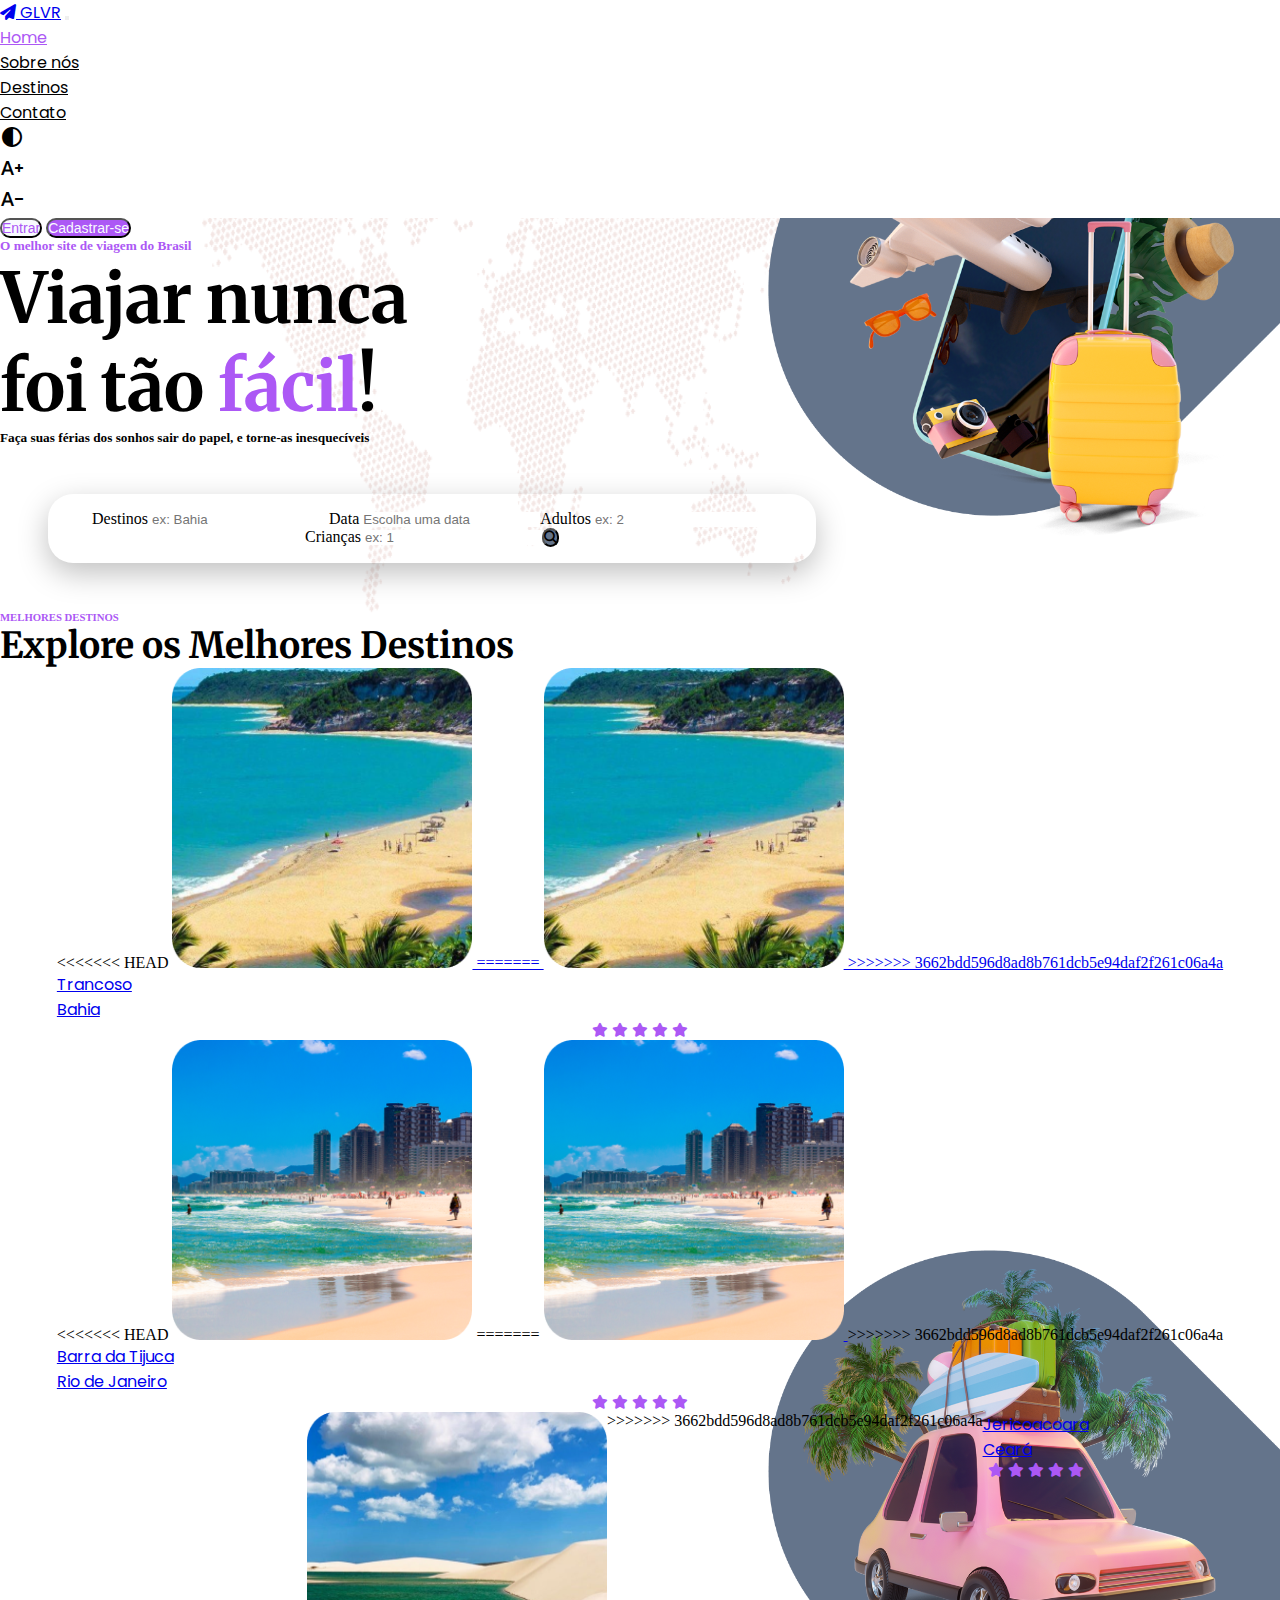
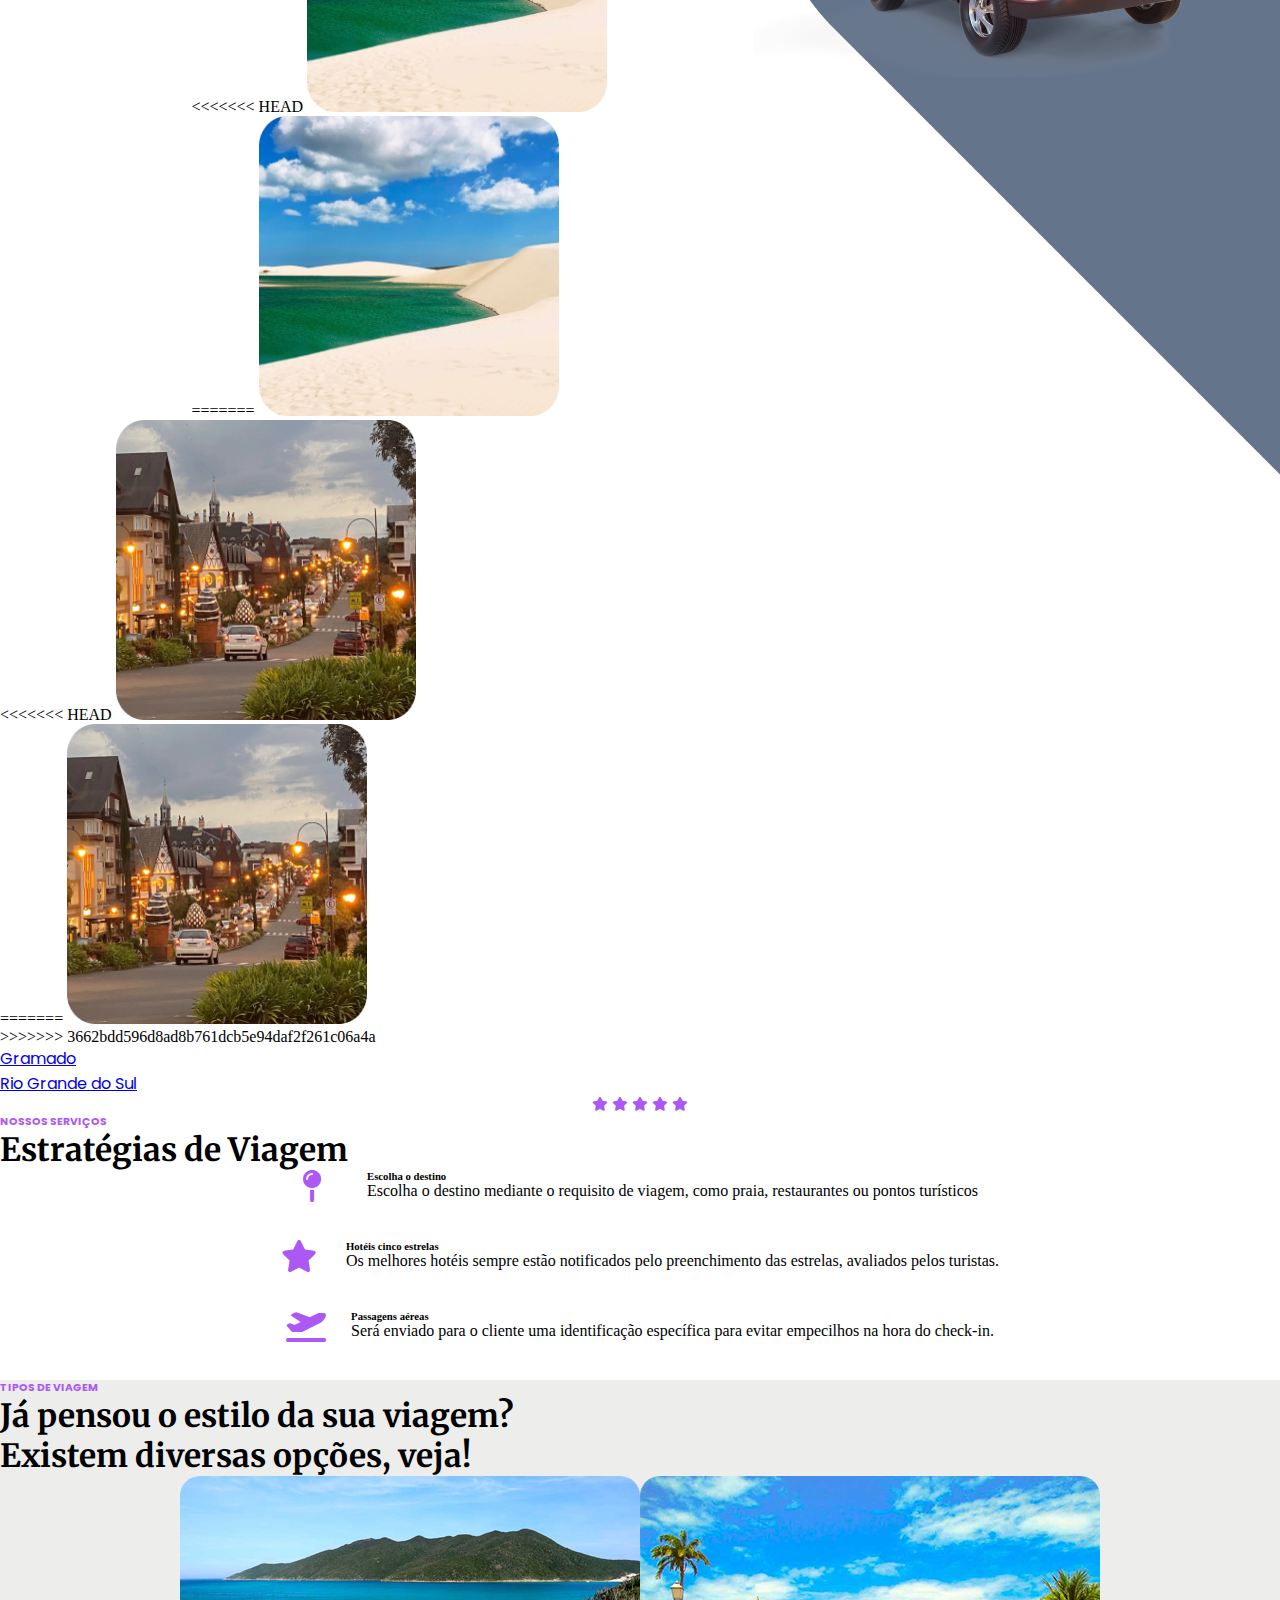
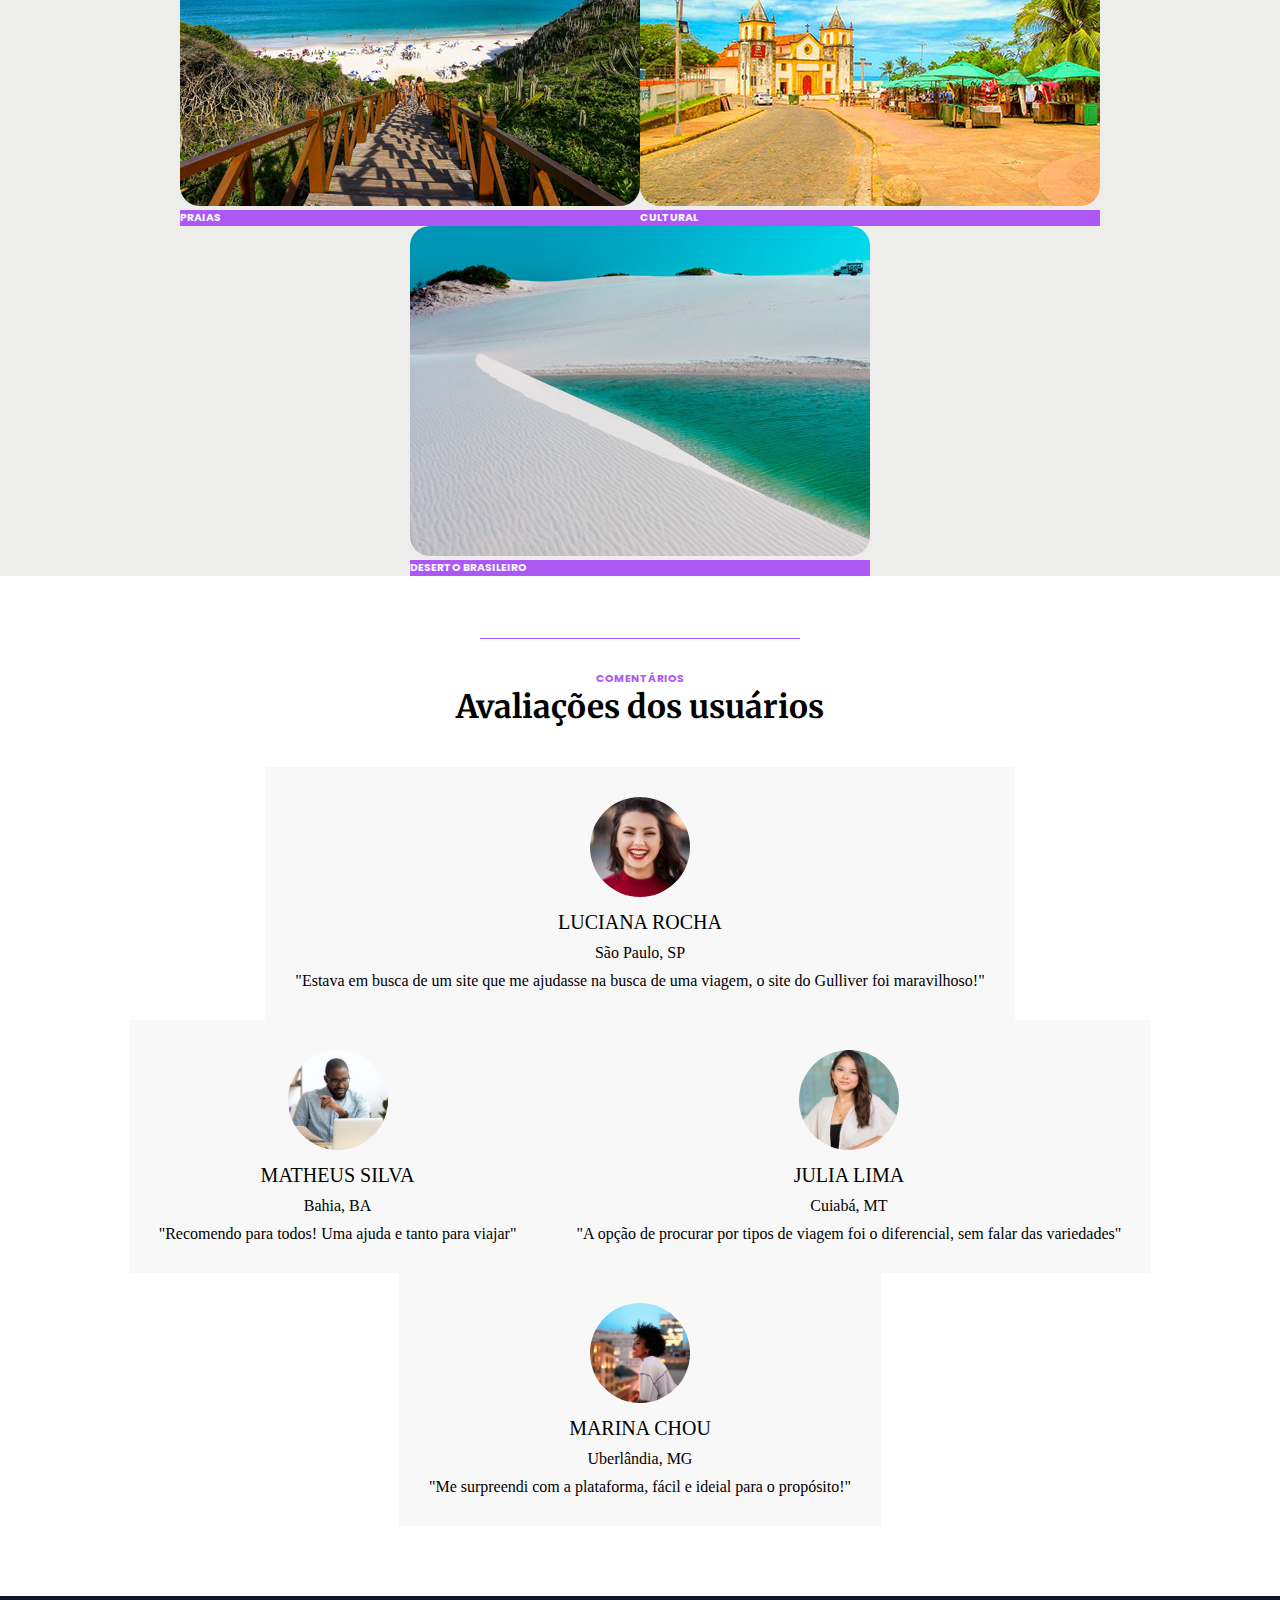
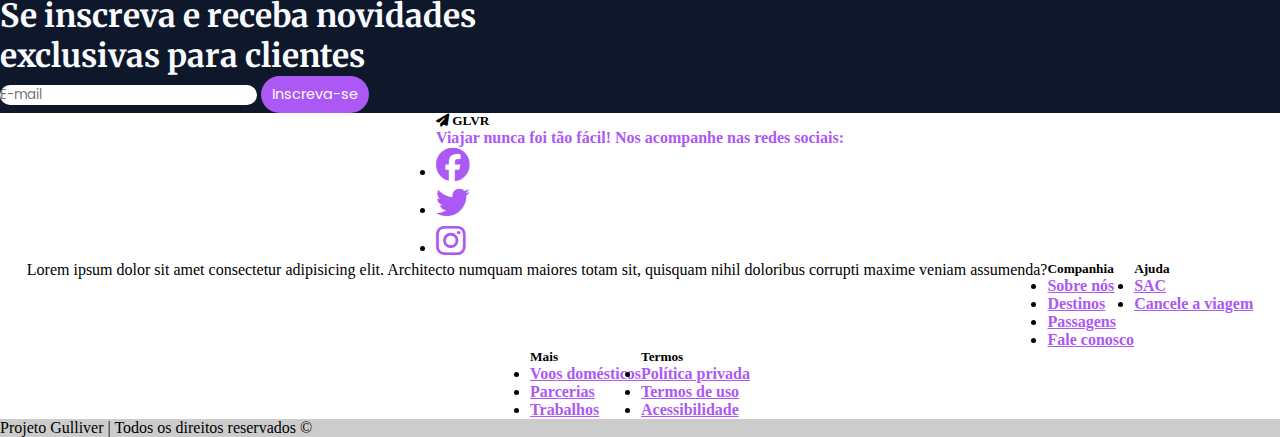
==== index.html @ bd7a52f2 "Merge branch 'main' of https://github.com/ba-ckx/EnterpriseChallenge-DesafioGuliver" ====
<!DOCTYPE html>
<html lang="pt-br">

<head>
    <meta charset="UTF-8">
    <meta http-equiv="X-UA-Compatible" content="IE=edge">
    <meta name="viewport" content="width=device-width, initial-scale=1.0">
    <title>GLVR</title>
    <!-- Bootstrap CSS-->
    <link href="https://cdn.jsdelivr.net/npm/bootstrap@5.1.3/dist/css/bootstrap.min.css" rel="stylesheet"
        integrity="sha384-1BmE4kWBq78iYhFldvKuhfTAU6auU8tT94WrHftjDbrCEXSU1oBoqyl2QvZ6jIW3" crossorigin="anonymous">
    <!-- Bootstrap JS-->
    <script src="https://cdn.jsdelivr.net/npm/bootstrap@5.2.2/dist/js/bootstrap.bundle.min.js"
        integrity="sha384-OERcA2EqjJCMA+/3y+gxIOqMEjwtxJY7qPCqsdltbNJuaOe923+mo//f6V8Qbsw3" crossorigin="anonymous"
        defer></script>
    <!-- Links dos botões de acessibilidade  -->
    <link rel="stylesheet"
        href="https://fonts.googleapis.com/css2?family=Material+Symbols+Outlined:opsz,wght,FILL,GRAD@20..48,100..700,0..1,-50..200" />
    <!-- Links CSS  -->
    <link rel="stylesheet" href="style.css">
    <!-- Link cdn font-awesome  -->
    <link rel="stylesheet" href="https://cdnjs.cloudflare.com/ajax/libs/font-awesome/6.1.1/css/all.min.css"
        integrity="sha512-KfkfwYDsLkIlwQp6LFnl8zNdLGxu9YAA1QvwINks4PhcElQSvqcyVLLD9aMhXd13uQjoXtEKNosOWaZqXgel0g=="
        crossorigin="anonymous" referrerpolicy="no-referrer" />
</head>

<body>
    <!-- navbar principal  -->
    <nav class="navbar sticky-top navbar-expand-lg navbar-light navbar-principal">
        <div class="container-fluid">
            <a class="navbar-brand ms-4" href="#"><i class="fa-solid fa-paper-plane"></i> GLVR</a>
            <button class="navbar-toggler" type="button" data-bs-toggle="collapse" data-bs-target="#navbarNav"
                aria-controls="navbarNav" aria-expanded="false" aria-label="Toggle navigation">
                <span class="navbar-toggler-icon"></span>
            </button>
            <div class="collapse navbar-collapse justify-content-between" id="navbarNav">
                <ul class="navbar-nav mx-auto">
                    <li class="nav-item">
                        <a class="nav-link active" aria-current="page" href="#">Home</a>
                    </li>
                    <li class="nav-item">
                        <a class="nav-link" href="#">Sobre nós</a>
                    </li>
                    <li class="nav-item">
                        <a class="nav-link" href="#">Destinos</a>
                    </li>
                    <li class="nav-item">
                        <a class="nav-link" href="#">Contato</a>
                    </li>
                    <li class="nav-item">
                        <a class="nav-link" href="#">
                            <span class="material-symbols-outlined text-black"><span> contrast</span></a>
                    </li>
                    <li class="nav-item">
                        <a class="nav-link" href="#"><span class="material-symbols-outlined text-black">
                                text_increase
                            </span></a>
                    </li>
                    <li class="nav-item">
                        <a class="nav-link" href="#"><span class="material-symbols-outlined text-black">
                                text_decrease
                            </span></a>

                    </li>
                </ul>
            </div>
        </div>
    </nav>
    <div class="d-flex gap-2 float-end botao-entrar-cadastrar">
        <button class="btn btn-1 btn-light me-md-2 px-4" type="button">Entrar</button>
        <button class="btn btn-2 px-4" type="button">Cadastrar-se</button>
    </div>
    <!-- fim navbar principal  -->

    <!-- Slide 1  -->
    <section class="slide-1">
        <div class="imagens-slide-0"></div>
        <div class="imagens-slide-1"></div>
        <div class="imagens-slide-2"></div>
        <div class="container p-5 slide-1 pb-2">
            <h5 class="text-purple">O melhor site de viagem do Brasil</h5>
            <h1 class="header-titulo py-4">Viajar nunca<br> foi tão <span class="text-purple">fácil</span>!</h1>
            <h5 class="text-muted">Faça suas férias dos sonhos sair do papel, e torne-as inesquecíveis</h5>
        </div>

        <div class="container ps-0">
            <div class="barra-pesquisa row bg-light ">
                <div class="destinos col-md-3 form-group">
                    <label class="fw-bold" for="destinos">Destinos</label>
                    <input class="form-control" type="text" name="destinos" id="destinos" placeholder="ex: Bahia">
                </div>
                <div class="data col-md-3 form-group">
                    <label class="fw-bold" for="data">Data</label>
                    <input class="form-control" type="text" name="data" id="data" placeholder="Escolha uma data">
                </div>
                <div class="adultos col-md-2 form-group">
                    <label class="fw-bold" for="adultos">Adultos</label>
                    <input class="form-control" type="text" name="adultos" id="adultos" placeholder="ex: 2">
                </div>
                <div class="crianca col-md-2 form-group">
                    <label class="fw-bold" for="criancas">Crianças</label>
                    <input class="form-control" type="text" name="criancas" id="criancas" placeholder="ex: 1">
                </div>
                <div class="col-md-2 d-flex justify-content-end">
                    <button class="btn bg-secondary flex-grow-1"><i
                            class="fa-solid fa-magnifying-glass text-light"></i></button>
                </div>

            </div>
        </div>
    </section>
    <!-- Fim slide 1  -->


    <!-- Slide 2  -->
    <section class="container container-fluid p-5 slide-2">
        <h6 class="text-uppercase text-purple text-center">MELHORES DESTINOS</h6>
        <h2 class="header-subtitulo text-center pt-3 pb-5
        ">Explore os Melhores Destinos</h2>
        <section class="container">
            <div class="row justify-content-center col-12">
                <div class="col-lg-3 col-md-6 col-sm-6 h-100">
                    <div class="card border-0">
<<<<<<< HEAD
                        <a href="/destinos/Trancoso/trancoso-bahia.html">
                            <img src="./image/trancoso.png" class="card-img-top" alt="Trancoso - Bahia">
=======
                        <a href="destinos/Trancoso/trancoso-bahia.html">
                            <img  src="./image/trancoso.png" class="card-img-top" alt="Trancoso - Bahia">
>>>>>>> 3662bdd596d8ad8b761dcb5e94daf2f261c06a4a
                        </a>
                    </div>
                    <div class="card border-0 card-avaliacao shadow mt-3 mb-5">
                        <div class="card-body">
                            <a href="destinos/Trancoso/trancoso-bahia.html">
                                <p class="card-text fw-bold">Trancoso<br>Bahia</p>
                            </a>
                            <div class="row d-flex justify-content-between">
                                <div class="col-6 text-nowrap">
                                    <i class="fa-solid fa-star fa-sm text-purple"></i>
                                    <i class="fa-solid fa-star fa-sm text-purple"></i>
                                    <i class="fa-solid fa-star fa-sm text-purple"></i>
                                    <i class="fa-solid fa-star fa-sm text-purple"></i>
                                    <i class="fa-solid fa-star fa-sm text-purple"></i>
                                </div>
                            </div>
                        </div>
                    </div>
                </div>
                <div class="col-lg-3 col-md-6 col-sm-6 h-100">
                    <div class="card border-0">
<<<<<<< HEAD
                        <img src="./images/melhores-destinos/barra-da-tijuca.png" class="card-img-top"
                            alt="Barra da Tijuca - Rio de Janeiro">
=======
                        <a href="destinos/Barra da Tijuca/barra.html">
                        <img src="./images/melhores-destinos/barra-da-tijuca.png" class="card-img-top" alt="Barra da Tijuca - Rio de Janeiro">
                    </a>
>>>>>>> 3662bdd596d8ad8b761dcb5e94daf2f261c06a4a
                    </div>
                    <div class="card border-0 card-avaliacao shadow mt-3 mb-5">
                        <div class="card-body">
                            <a href="destinos/Barra da Tijuca/barra.html">
                            <p class="card-text fw-bold">Barra da Tijuca<br>Rio de Janeiro</p>
                        </a><div class="row d-flex justify-content-between">
                                <div class="col-6 text-nowrap">
                                    <i class="fa-solid fa-star fa-sm text-purple"></i>
                                    <i class="fa-solid fa-star fa-sm text-purple"></i>
                                    <i class="fa-solid fa-star fa-sm text-purple"></i>
                                    <i class="fa-solid fa-star fa-sm text-purple"></i>
                                    <i class="fa-solid fa-star fa-sm text-purple"></i>
                                </div>
                            </div>
                        </div>

                    </div>
                </div>
                <div class="col-lg-3 col-md-6 col-sm-6 h-100">
                    <div class="card border-0">
<<<<<<< HEAD
                        <img src="./images/melhores-destinos/jericoacoara.png" class="card-img-top"
                            alt="Jericoacoara - Ceará">
                    </div>
=======
                        <a href="destinos/Jeri/Jeri.html">
                        <img src="./images/melhores-destinos/jericoacoara.png" class="card-img-top" alt="Jericoacoara - Ceará">
                    </a></div>
>>>>>>> 3662bdd596d8ad8b761dcb5e94daf2f261c06a4a
                    <div class="card border-0 card-avaliacao shadow mt-3 mb-5">
                        <div class="card-body">
                            <a href="destinos/Jeri/Jeri.html">
                            <p class="card-text fw-bold">Jericoacoara<br>Ceará</p>
                        </a><div class="row d-flex justify-content-between">
                                <div class="col-6 text-nowrap">
                                    <i class="fa-solid fa-star fa-sm text-purple"></i>
                                    <i class="fa-solid fa-star fa-sm text-purple"></i>
                                    <i class="fa-solid fa-star fa-sm text-purple"></i>
                                    <i class="fa-solid fa-star fa-sm text-purple"></i>
                                    <i class="fa-solid fa-star fa-sm text-purple"></i>
                                </div>
                            </div>
                        </div>
                    </div>
                </div>
                <div class="col-lg-3 col-md-6 col-sm-6 h-100">
                    <div class="card border-0">
<<<<<<< HEAD
                        <img src="./images/melhores-destinos/gramado.png" class="card-img-top"
                            alt="Gramado - Rio Grande do Sul">
                    </div>
=======
                        <a href="destinos/Gramado/gramado.html">
                        <img src="./images/melhores-destinos/gramado.png" class="card-img-top" alt="Gramado - Rio Grande do Sul">
                    </a></div>
>>>>>>> 3662bdd596d8ad8b761dcb5e94daf2f261c06a4a
                    <div class="card border-0 card-avaliacao shadow mt-3 mb-5">
                        <div class="card-body">
                            <a href="destinos/Gramado/gramado.html">
                            <p class="card-text fw-bold">Gramado<br>Rio Grande do Sul</p>
                        </a><div class="row d-flex justify-content-between">
                                <div class="col-6 text-nowrap">
                                    <i class="fa-solid fa-star fa-sm text-purple"></i>
                                    <i class="fa-solid fa-star fa-sm text-purple"></i>
                                    <i class="fa-solid fa-star fa-sm text-purple"></i>
                                    <i class="fa-solid fa-star fa-sm text-purple"></i>
                                    <i class="fa-solid fa-star fa-sm text-purple"></i>
                                </div>
                            </div>
                        </div>
                    </div>
                </div>
            </div>
        </section>
    </section>
    <!-- Fim slide 2  -->

    <!-- Slide 3  -->
    <main class="container container-fluid p-5 slide-3">
        <section>
            <h6 class="text-h6 text-purple">NOSSOS SERVIÇOS</h6>
            <h1 class="text-h1 my-3">Estratégias de Viagem</h1>
            <div class="imagens-slide-3"></div>
            <div class="imagens-slide-4"></div>
            <div class="col-lg-6 col-md-12 col-sm-12 mt-5">
                <div class="row my-4 col-12">

                    <div class="col-2 d-flex justify-content-center align-items-center">
                        <div
                            class="card-body card-icones d-flex justify-content-center text-center shadow border-0 rounded-3">
                            <i class="fa-solid fa-map-pin" style="font-size: 2rem; color: #AC58F5;"></i>
                        </div>
                    </div>

                    <div class="col-10">
                        <h6>Escolha o destino</h6>
                        <p>Escolha o destino mediante o requisito de viagem, como praia, restaurantes ou pontos
                            turísticos
                        </p>
                    </div>
                </div>
                <div class="row my-4">
                    <div class="col-2 d-flex justify-content-center align-items-center">
                        <div
                            class="card-body card-icones d-flex justify-content-center text-center shadow border-0 rounded-3">
                            <i class="fa-solid fa-star" style="font-size: 2rem; color: #AC58F5;"></i>
                        </div>
                    </div>
                    <div class="col-10">
                        <h6>Hotéis cinco estrelas</h6>
                        <p>Os melhores hotéis sempre estão notificados pelo preenchimento das estrelas, avaliados pelos
                            turistas.</p>
                    </div>
                </div>
                <div class="row my-4">
                    <div class="col-2 d-flex justify-content-center align-items-center">
                        <div
                            class="card-body card-icones d-flex justify-content-center text-center shadow border-0 rounded-3">
                            <i class="fa-solid fa-plane-departure" style="font-size: 2rem; color: #AC58F5;"></i>
                        </div>
                    </div>
                    <div class="col-10">
                        <h6>Passagens aéreas</h6>
                        <p>Será enviado para o cliente uma identificação específica para evitar empecilhos na hora do
                            check-in.
                        </p>
                    </div>
                </div>
            </div>
        </section>
    </main>
    <!-- Fim slide 3  -->

    <!-- Slide 4  -->

    <section class="container-fluid p-5 slide-4">
        <div>
            <h6 class="text-h6 text-purple">TIPOS DE VIAGEM</h6>
            <h1 class="slide-4 text-h1 my-3">Já pensou o estilo da sua viagem?</h1>
            <h1 class="slide-4 text-h1 pt-2 mb-4">Existem diversas opções, veja!</h1>
        </div>

        <div class="row d-flex justify-content-start mt-5 col-12">
            <div class="col-lg-4 col-md-4 col-sm-12 position-relative">
                <img src="./images/tipos-de-viagem/praia.png" alt="" class="card-img img-fluid tipos-imagens mb-3">
                <div class="card-img-overlay">
                    <div class="card-title d-flex">
                        <h6 class="text-h6 px-2 py-1 rounded-pill bg-purple text-white">PRAIAS</h6>
                    </div>
                </div>
            </div>

            <div class="col-lg-4 col-md-4 col-sm-12 position-relative">
                <img src="./images/tipos-de-viagem/cultural.png" alt="" class="card-img img-fluid tipos-imagens mb-3">
                <div class="card-img-overlay">
                    <div class="card-title d-flex">
                        <h6 class="text-h6 px-2 py-1 rounded-pill bg-purple text-white">CULTURAL</h6>
                    </div>
                </div>
            </div>

            <div class="col-lg-4 col-md-4 col-sm-12 position-relative">
                <img src="./images/tipos-de-viagem/deserto.png" alt="" class="card-img img-fluid tipos-imagens mb-3">
                <div class="card-img-overlay">
                    <div class="card-title d-flex">
                        <h6 class="text-h6 px-2 py-1 rounded-pill bg-purple text-white">DESERTO BRASILEIRO</h6>
                    </div>
                </div>
            </div>

        </div>


        <!-- <div class="card-group">
                <div class="card me-4 border-0 rounded-3">
                    <img src="./image/praiatipodeviagem.jpg" class="card-img img-fluid h-100 rounded-3"
                        alt="Card Praia">
                    <div class="card-img-overlay">
                        <div class="card-title d-flex">
                            <h6 class="text-h6 px-2 py-1 rounded-pill bg-purple text-white">PRAIAS</h6>
                        </div>
                    </div>
                </div>
                <div class="card me-4 border-0 rounded-3">
                    <img src="./image/culturaltipodeviagem.jpg" class="card-img img-fluid h-100 rounded-3"
                        alt="Card Cultural">
                    <div class="card-img-overlay">
                        <div class="card-title d-flex">
                            <h6 class="text-h6 px-2 py-1 rounded-pill bg-purple text-white">CULTURAL</h6>
                        </div>
                    </div>
                </div>
                <div class="card border-0 rounded-3">
                    <img src="./image/dbtiposdeviagem.jpg" class="card-img img-fluid h-100 rounded-3"
                        alt="Card Deserto Brasileiro">
                    <div class="card-img-overlay">
                        <div class="card-title d-flex">
                            <h6 class="text-h6 px-2 py-1 rounded-pill bg-purple text-white">DESERTO BRASILEIRO</h6>
                        </div>
                    </div>
                </div> -->
    </section>


    <!-- Fim Slide 4  -->

    <!-- Slide 5  -->
    <section class="slide-5 container">
        <div class="border-linha"></div>
        <h6 class="text-h6">COMENTÁRIOS</h6>
        <h1 class="text-h1">Avaliações dos usuários</h1>
        <div class="testimonials">
            <div class="container inner">
                <div class="row col-12">
                    <div class="col-lg-3 col-md-6 col-sm-12 mb-2 ">
                        <div class="testimonial rounded-3 shadow ">
                            <img src="./images/comentarios/comentario1.jpg" alt="Foto usuário">
                            <div class="nome">Luciana Rocha</div>
                            <div class="localizacao">São Paulo, SP</div>
                            <div class="comentario">
                                <p>
                                    "Estava em busca de um site que me ajudasse na busca de uma viagem, o site do
                                    Gulliver foi maravilhoso!"
                                </p>
                            </div>
                        </div>
                    </div>

                    <div class="col-lg-3 col-md-6 col-sm-12 mb-2 ">
                        <div class="testimonial rounded-3 shadow ">
                            <img src="./images/comentarios/comentario2.jpg" alt="Foto usuário">
                            <div class="nome">Matheus Silva</div>
                            <div class="localizacao">Bahia, BA</div>
                            <div class="comentario">
                                <p>
                                    "Recomendo para todos! Uma ajuda e tanto para viajar"
                                </p>
                            </div>
                        </div>
                    </div>

                    <div class="col-lg-3 col-md-6 col-sm-12 mb-2 ">
                        <div class="testimonial rounded-3 shadow ">
                            <img src="./images/comentarios/comentario3.jpg" alt="Foto usuário">
                            <div class="nome">Julia Lima</div>
                            <div class="localizacao">Cuiabá, MT</div>
                            <div class="comentario">
                                <p>
                                    "A opção de procurar por tipos de viagem foi o diferencial, sem falar das
                                    variedades"
                                </p>
                            </div>
                        </div>
                    </div>

                    <div class="col-lg-3 col-md-6 col-sm-12 mb-2 ">
                        <div class="testimonial rounded-3 shadow ">
                            <img src="./images/comentarios/comentario4.jpg" alt="Foto usuário">
                            <div class="nome">Marina Chou</div>
                            <div class="localizacao">Uberlândia, MG</div>
                            <div class="comentario">
                                <p>
                                    "Me surpreendi com a plataforma, fácil e ideial para o propósito!"
                                </p>
                            </div>
                        </div>
                    </div>
                </div>
            </div>
        </div>
    </section>
    <!-- Fim Slide 5  -->

    <!-- Newsletter -->
    <section
        class="container-fluid d-flex flex-column justify-content-center align-items-center p-5 newsletter mx-auto">
        <h1 class="newsletter-text text-center text-h1 pt-5">Se inscreva e receba novidades <br>
            exclusivas para clientes</h1>
        <div class="input-group p-5">
            <input type="email" name="EMAIL" id="email" class="form-control newsletter-input" placeholder="E-mail">
            <button type="submit" class="newsletter-btn">Inscreva-se</button>
        </div>
    </section>
    <!-- Fim Newsletter -->

    <!-- Footer -->
    <section class="">
        <!-- Footer -->
        <footer class="bg-light text-black">
            <div class="container p-5">
                <div class="row">

                    <div class="col-lg-3 col-md-12 col-sm-12 mb-3 mb-md-0">
                        <h5 class="text-uppercase"><i class="fa-solid fa-paper-plane"></i> GLVR</h5>
                        <p class="pt-3 footer-links">
                            Viajar nunca foi tão fácil! Nos acompanhe nas redes sociais:
                        </p>
                        <div>
                            <div class="text-left">
                                <ul class="list-inline">
                                    <li class="list-inline-item">
                                        <a href="#" class="btn-floating btn-sm icones-footer"><i
                                                class="fab fa-facebook"></i></a>
                                    </li>
                                    <li class="list-inline-item">
                                        <a href="#" class="btn-floating btn-sm icones-footer"><i
                                                class="fab fa-twitter"></i></a>
                                    </li>
                                    <li class="list-inline-item">
                                        <a href="#" class="btn-floating btn-sm icones-footer"><i
                                                class="fab fa-instagram"></i></a>
                                    </li>
                                </ul>
                            </div>
                        </div>
                    </div>

                    Lorem ipsum dolor sit amet consectetur adipisicing elit. Architecto numquam maiores totam sit,
                    quisquam nihil doloribus corrupti maxime veniam assumenda?

                    <div class="col-lg-2 col-md-6 col-sm-6 mb-3 mb-md-0">
                        <h5 class="footer-titulo">Companhia</h5>

                        <ul class="list-unstyled mb-0 pt-3">
                            <li>
                                <a href="#!" class="footer-links">Sobre nós</a>
                            </li>
                            <li>
                                <a href="#!" class="footer-links">Destinos</a>
                            </li>
                            <li>
                                <a href="#!" class="footer-links">Passagens</a>
                            </li>
                            <li>
                                <a href="#!" class="footer-links">Fale conosco</a>
                            </li>
                        </ul>
                    </div>

                    <div class="col-lg-2 col-md-6 col-sm-6 mb-3 mb-md-0">
                        <h5 class="footer-titulo">Ajuda</h5>

                        <ul class="list-unstyled pt-3">
                            <li>
                                <a href="#!" class="footer-links">SAC</a>
                            </li>
                            <li>
                                <a href="#!" class="footer-links">Cancele a viagem</a>
                            </li>
                        </ul>
                    </div>

                    <div class="col-lg-2 col-md-6 col-sm-6 mb-3 mb-md-0">
                        <h5 class="footer-titulo">Mais</h5>

                        <ul class="list-unstyled pt-3">
                            <li>
                                <a href="#!" class="footer-links">Voos domésticos</a>
                            </li>
                            <li>
                                <a href="#!" class="footer-links">Parcerias</a>
                            </li>
                            <li>
                                <a href="#!" class="footer-links">Trabalhos</a>
                            </li>
                        </ul>
                    </div>

                    <div class="col-lg-2 col-md-6 col-sm-6 mb-3 mb-md-0">
                        <h5 class="footer-titulo">Termos</h5>

                        <ul class="list-unstyled pt-3">
                            <li>
                                <a href="#!" class="footer-links">Política privada</a>
                            </li>
                            <li>
                                <a href="#!" class="footer-links">Termos de uso</a>
                            </li>
                            <li>
                                <a href="#!" class="footer-links">Acessibilidade</a>
                            </li>
                        </ul>
                    </div>

                </div>
            </div>
            <!-- Copyright -->
            <div class="text-center p-3" style="background-color: rgba(0, 0, 0, 0.2);"> Projeto Gulliver | Todos os
                direitos reservados ©
            </div>
            <!-- Copyright -->
        </footer>
    </section>
    <!-- Fim Footer -->

    <!-- Leitor Libras -->
    <div vw class="enabled">
        <div vw-access-button class="active"></div>
        <div vw-plugin-wrapper>
            <div class="vw-plugin-top-wrapper"></div>
        </div>
    </div>
    <script src="https://vlibras.gov.br/app/vlibras-plugin.js"></script>
    <script>
        new window.VLibras.Widget('https://vlibras.gov.br/app');
    </script>
    <!-- Fim Leitor Libras -->

    <script src="https://cdn.jsdelivr.net/npm/@popperjs/core@2.10.2/dist/umd/popper.min.js"
        integrity="sha384-7+zCNj/IqJ95wo16oMtfsKbZ9ccEh31eOz1HGyDuCQ6wgnyJNSYdrPa03rtR1zdB" crossorigin="anonymous">
        </script>
    <script src="https://cdn.jsdelivr.net/npm/bootstrap@5.1.3/dist/js/bootstrap.min.js"
        integrity="sha384-QJHtvGhmr9XOIpI6YVutG+2QOK9T+ZnN4kzFN1RtK3zEFEIsxhlmWl5/YESvpZ13" crossorigin="anonymous">
        </script>
    <script src="https://cdn.jsdelivr.net/npm/bootstrap@5.1.3/dist/js/bootstrap.bundle.min.js"
        integrity="sha384-ka7Sk0Gln4gmtz2MlQnikT1wXgYsOg+OMhuP+IlRH9sENBO0LRn5q+8nbTov4+1p" crossorigin="anonymous">
        </script>
    <script src="https://cdnjs.cloudflare.com/ajax/libs/jquery/3.6.0/jquery.min.js"></script>
    <script src="/js/script.js"></script>

</body>

</html>
---- style.css ----
@import url("https://fonts.googleapis.com/css2?family=Merriweather:ital,wght@0,700;1,400&family=Poppins:wght@400;600&display=swap");

@import url("https://cdn.jsdelivr.net/npm/bootstrap-icons@1.8.3/font/bootstrap-icons.css");

@import url("https://cdnjs.cloudflare.com/ajax/libs/font-awesome/6.1.1/css/all.min.css");

:root {
  --primary-color: #ac58f5;
  --secondary-color: #64748b;
  --tertiary-color: rgba(39, 36, 68, 0.5);
  --dark-color: #0f172a;
}

* {
  margin: 0;
  padding: 0;
  box-sizing: border-box;
}

a {
  text-decoration: ;
}

.contrast section {
  border: 1px solid #fff;
}

.contrast {
  padding: 1rem;
}

.contrast h1,
.contrast h2,
.contrast h3,
.contrast h4,
.contrast h5,
.contrast h6,
.contrast p,
.contrast label,
.contrast strong,
.contrast em,
.contrast cite,
.contrast q,
.contrast a,
.contrast i,
.contrast b,
.contrast u,
.contrast span {
  color: #fff !important;
}

.text-h1 {
  font-family: "Merriweather";
}

.text-h6 {
  font-family: "Poppins";
  color: #ac58f5;
}

.text-purple {
  color: #ac58f5;
}

.text-white {
  color: #f8fbfe;
}

.bg-purple {
  background-color: #ac58f5;
}

.navbar-principal {
  font-family: "Poppins", sans-serif;
  background-color: #fff;
  z-index: 1;
}

.navbar-light .navbar-nav .nav-link {
  color: rgba(0, 0, 0, 1);
}

.navbar-light .navbar-nav .nav-link.active,
.navbar-light .navbar-nav .show > .nav-link {
  color: #ac58f5;
}

.botao-entrar-cadastrar {
  z-index: 1;
}

.barra-pesquisa {
  padding: 1em;
  margin: 3em;
  border-radius: 25px;
  box-shadow: 0px 10px 30px 0px rgba(000, 000, 000, 0.25);
  width: 60vw;
}

.barra-pesquisa input {
  border: none;
}

.imagens-slide-0 {
  background-image: url(./images/background/map.png);
  background-size: 70% 70%;
  background-repeat: no-repeat;
  width: 80vw;
  height: 100%;
  position: absolute;
  top: 5em;
  left: 12%;
  z-index: -3;
}

.imagens-slide-1 {
  background-image: url(./images/background/rectangle-down.png);
  background-repeat: no-repeat;
  background-size: contain;
  width: 40vw;
  height: 100%;
  position: absolute;
  right: 0;
  top: 0;
  z-index: -2;
}

.imagens-slide-2 {
  background-image: url(./images/background/airplane.png);
  background-repeat: no-repeat;
  background-size: contain;
  width: 40vw;
  height: 100%;
  position: absolute;
  right: 0;
  bottom: -3em;
  z-index: -1;
}

.barra-pesquisa .btn {
  background-color: #64748b;
  max-width: 80px;
  max-height: 80px;
  border-radius: 1em;
}

.btn-1,
.btn-2 {
  border-radius: 0.75em;
  font-size: 14px;
}

.btn-1 {
  background-color: #f8fbfe;
  color: #ac58f5;
}

.btn-2 {
  background-color: #ac58f5;
  color: #f8fbfe;
}

.header-titulo {
  font-family: "Merriweather", serif;
  font-size: 70px;
}

.header-subtitulo {
  font-family: "Merriweather", serif;
  font-size: 36px;
}

.card-avaliacao {
  border-radius: 0 0 1.5em 1.5em;
}
.card-avaliacao .card-text {
  font-family: "Poppins";
  min-height: 40px;
}

.card-icones {
  min-width: 65px;
  height: 70px;
}

.slide-4 {
  background-color: #ededec;
  font-family: "Merriweather";
}

.imagens-slide-3 {
  background-image: url(./images/background/rectangle-up.png);
  background-repeat: no-repeat;
  background-size: cover;
  width: 40vw;
  height: 100%;
  position: absolute;
  right: 0px;
  top: 1250px;
  bottom: -3em;
  z-index: -1;
}

.imagens-slide-4 {
  background-image: url(./images/background/pink-car.png);
  background-repeat: no-repeat;
  background-size: contain;
  width: 40vw;
  height: 100%;
  position: absolute;
  right: 15px;
  top: 1250px;
  bottom: -3em;
  z-index: -1;
}

.slide-5 {
  text-align: center;
  padding: 30px;
}

.card-title {
  font-family: "Poppins";
  padding: auto;
}

.testimonials {
  padding: 40px 0;
  text-align: center;
}

.inner {
  max-width: 1200px;
  margin: auto;
  overflow: hidden;
  padding: 0 20px;
}

.border-linha {
  width: 25vw;
  height: 1px;
  background-color: #ac58f5;
  margin: 2rem auto;
}

.row {
  display: flex;
  flex-wrap: wrap;
  justify-content: center;
}

.col {
  flex: 25%;
  max-width: 25%;
  box-sizing: border-box;
  padding: 15px;
}

.testimonial {
  background-color: rgb(249, 248, 248);
  height: 100%;
  padding: 30px;
}

.testimonial img {
  width: 100px;
  height: 100px;
  border-radius: 50%;
}

.nome {
  font-size: 20px;
  text-transform: uppercase;
  margin: 10px 0;
}

.localizacao {
  margin: 10px 0;
}

.newsletter {
  background-color: #0f172a;
}

.newsletter h1 {
  color: #f8fbfe;
}

.input-group {
    width: 50%;
}

.newsletter-input {
  border: 0 none;
  border-radius: 0.9rem;
  font-family: "Poppins";
}

.newsletter-btn {
  font-family: "Poppins";
  border-radius: 2.1rem;
  font-size: 0.9em;
  text-decoration: none;
  color: #f8fbfe;
  padding: 0.5rem 0.7rem;
  background-color: var(--primary-color);
  border: none;
}

.footer-links {
  color: var(--tertiary-color);
  font-weight: 600;
  color: var(--primary-color);
}

.icones-footer {
  color: var(--primary-color);
  font-size: 2.1rem;
}

.tipos-imagens {
  border-radius: 20px;
}

@media screen and (max-width: 430px) {
  .header-titulo {
    font-size: 52px;
  }

  .header-subtitulo {
    font-size: 30px;
  }
}

@media screen and (max-width: 960px) {
  .col {
    flex: 100%;
    max-width: 80%;
  }

  .imagens-slide-1,
  .imagens-slide-2,
  .imagens-slide-3,
  .imagens-slide-4 {
    opacity: 0;
  }

  .input-group {
    width: 80%;
}
}

@media screen and (max-width: 600px) {
  .col {
    flex: 100%;
    max-width: 100%;
  }

  .input-group {
    width: 100%;
}
}
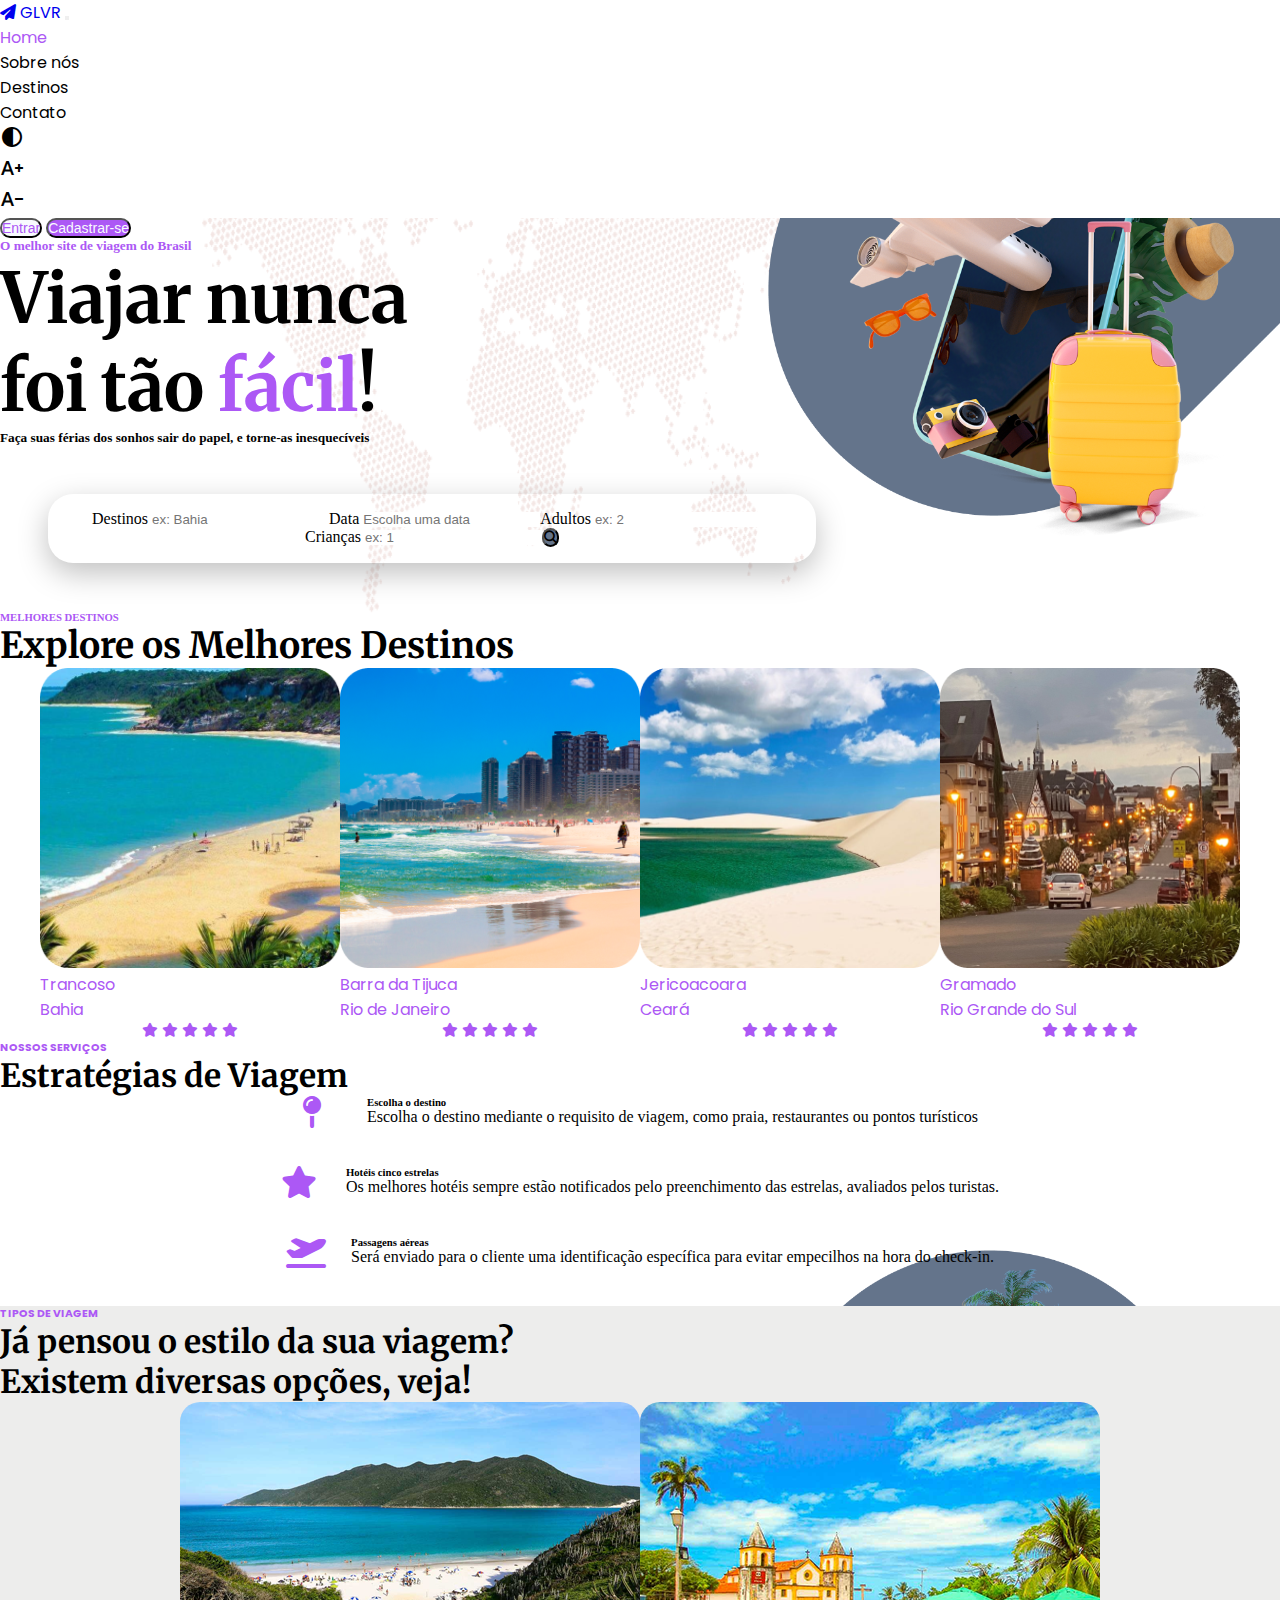
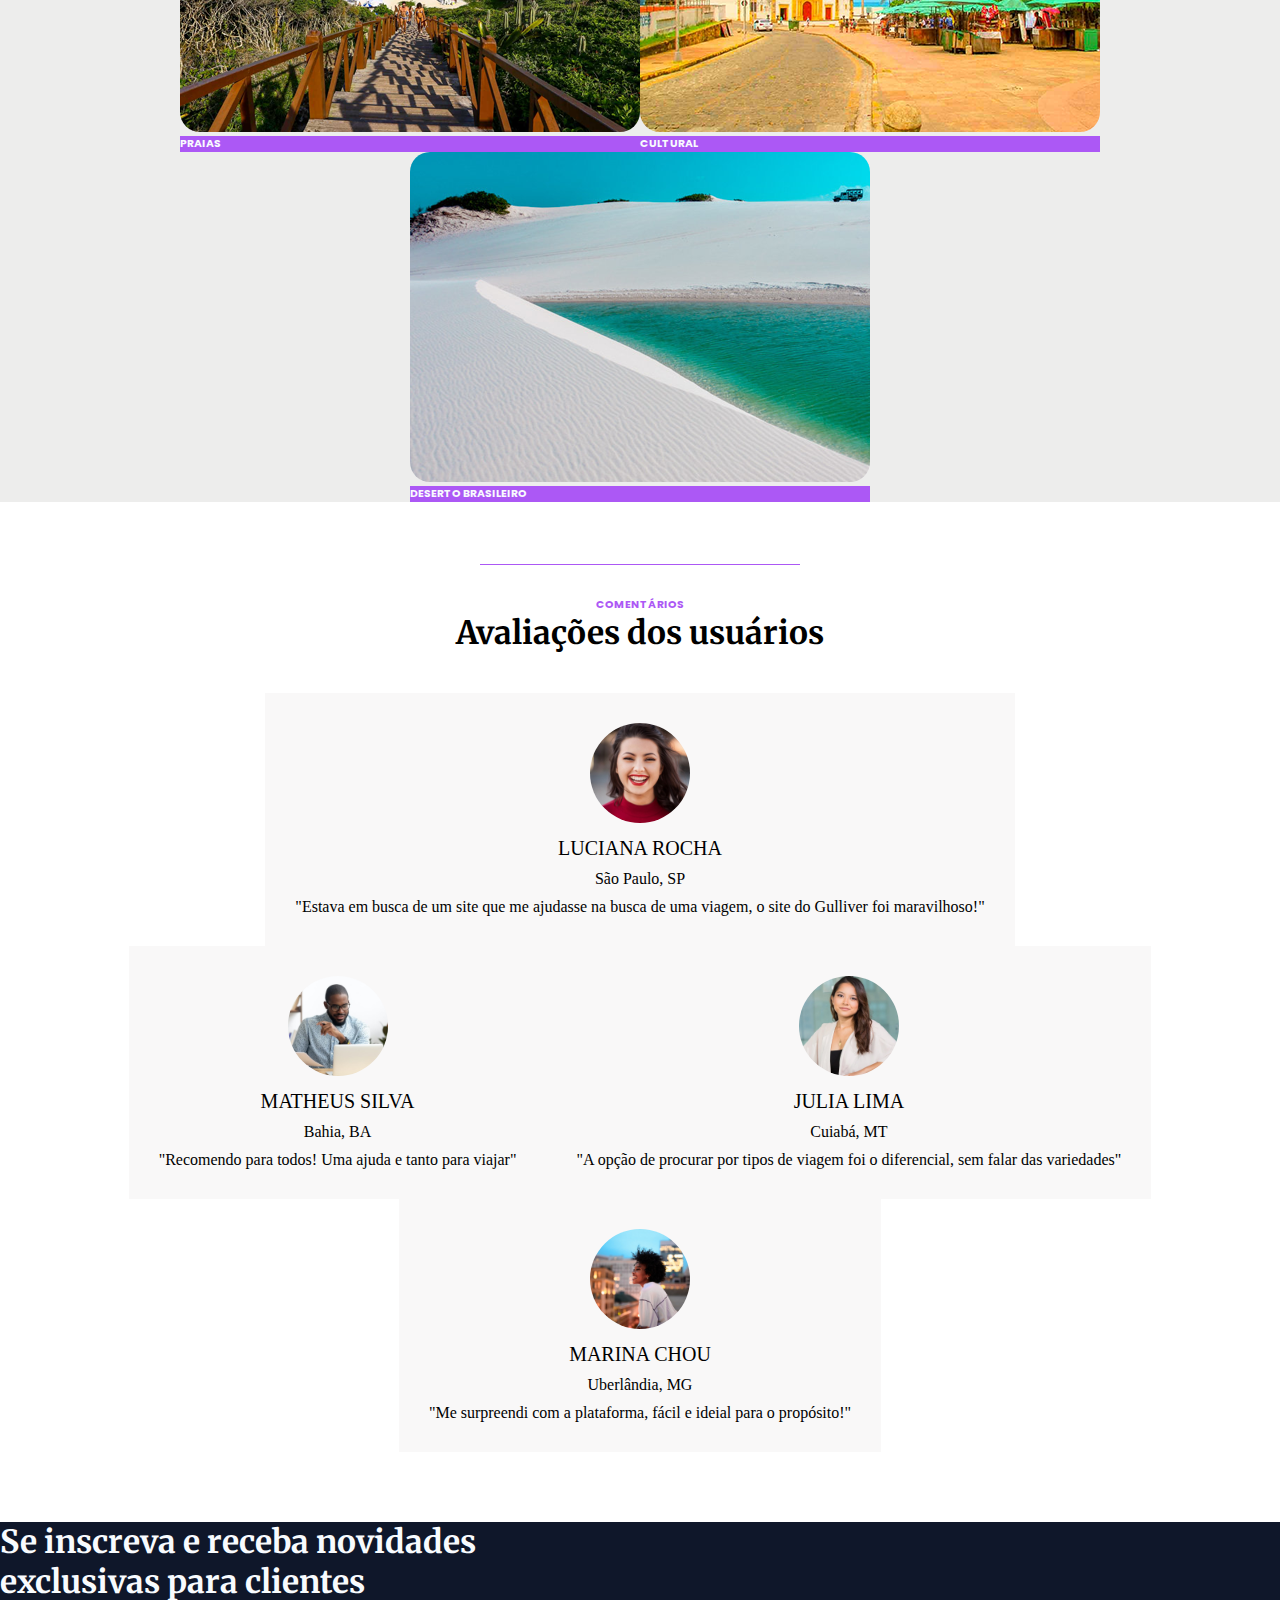
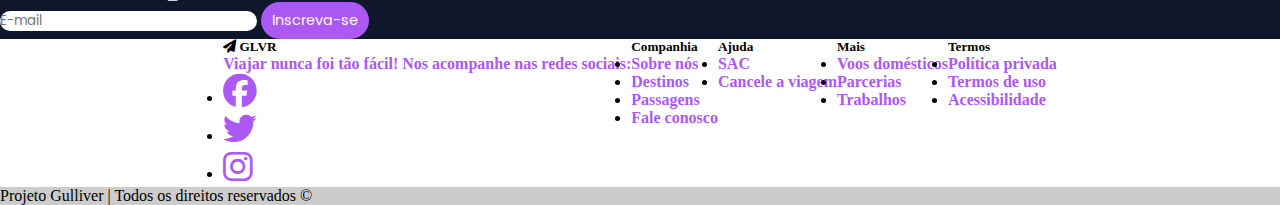
==== commit 87146309: "corrigindo home" ====
--- a/index.html
+++ b/index.html
@@ -121,18 +121,13 @@
             <div class="row justify-content-center col-12">
                 <div class="col-lg-3 col-md-6 col-sm-6 h-100">
                     <div class="card border-0">
-<<<<<<< HEAD
-                        <a href="/destinos/Trancoso/trancoso-bahia.html">
+                        <a href="destinos/Trancoso/trancoso-bahia.html">
                             <img src="./image/trancoso.png" class="card-img-top" alt="Trancoso - Bahia">
-=======
-                        <a href="destinos/Trancoso/trancoso-bahia.html">
-                            <img  src="./image/trancoso.png" class="card-img-top" alt="Trancoso - Bahia">
->>>>>>> 3662bdd596d8ad8b761dcb5e94daf2f261c06a4a
                         </a>
                     </div>
                     <div class="card border-0 card-avaliacao shadow mt-3 mb-5">
                         <div class="card-body">
-                            <a href="destinos/Trancoso/trancoso-bahia.html">
+                            <a href="destinos/Trancoso/trancoso-bahia.html" class="text-purple">
                                 <p class="card-text fw-bold">Trancoso<br>Bahia</p>
                             </a>
                             <div class="row d-flex justify-content-between">
@@ -149,20 +144,17 @@
                 </div>
                 <div class="col-lg-3 col-md-6 col-sm-6 h-100">
                     <div class="card border-0">
-<<<<<<< HEAD
-                        <img src="./images/melhores-destinos/barra-da-tijuca.png" class="card-img-top"
-                            alt="Barra da Tijuca - Rio de Janeiro">
-=======
                         <a href="destinos/Barra da Tijuca/barra.html">
-                        <img src="./images/melhores-destinos/barra-da-tijuca.png" class="card-img-top" alt="Barra da Tijuca - Rio de Janeiro">
-                    </a>
->>>>>>> 3662bdd596d8ad8b761dcb5e94daf2f261c06a4a
+                            <img src="./images/melhores-destinos/barra-da-tijuca.png" class="card-img-top"
+                                alt="Barra da Tijuca - Rio de Janeiro">
+                        </a>
                     </div>
                     <div class="card border-0 card-avaliacao shadow mt-3 mb-5">
                         <div class="card-body">
-                            <a href="destinos/Barra da Tijuca/barra.html">
-                            <p class="card-text fw-bold">Barra da Tijuca<br>Rio de Janeiro</p>
-                        </a><div class="row d-flex justify-content-between">
+                            <a href="destinos/Barra da Tijuca/barra.html" class="text-purple">
+                                <p class="card-text fw-bold">Barra da Tijuca<br>Rio de Janeiro</p>
+                            </a>
+                            <div class="row d-flex justify-content-between">
                                 <div class="col-6 text-nowrap">
                                     <i class="fa-solid fa-star fa-sm text-purple"></i>
                                     <i class="fa-solid fa-star fa-sm text-purple"></i>
@@ -177,20 +169,17 @@
                 </div>
                 <div class="col-lg-3 col-md-6 col-sm-6 h-100">
                     <div class="card border-0">
-<<<<<<< HEAD
-                        <img src="./images/melhores-destinos/jericoacoara.png" class="card-img-top"
-                            alt="Jericoacoara - Ceará">
-                    </div>
-=======
                         <a href="destinos/Jeri/Jeri.html">
-                        <img src="./images/melhores-destinos/jericoacoara.png" class="card-img-top" alt="Jericoacoara - Ceará">
-                    </a></div>
->>>>>>> 3662bdd596d8ad8b761dcb5e94daf2f261c06a4a
+                            <img src="./images/melhores-destinos/jericoacoara.png" class="card-img-top"
+                                alt="Jericoacoara - Ceará">
+                        </a>
+                    </div>
                     <div class="card border-0 card-avaliacao shadow mt-3 mb-5">
                         <div class="card-body">
-                            <a href="destinos/Jeri/Jeri.html">
-                            <p class="card-text fw-bold">Jericoacoara<br>Ceará</p>
-                        </a><div class="row d-flex justify-content-between">
+                            <a href="destinos/Jeri/Jeri.html" class="text-purple">
+                                <p class="card-text fw-bold">Jericoacoara<br>Ceará</p>
+                            </a>
+                            <div class="row d-flex justify-content-between">
                                 <div class="col-6 text-nowrap">
                                     <i class="fa-solid fa-star fa-sm text-purple"></i>
                                     <i class="fa-solid fa-star fa-sm text-purple"></i>
@@ -204,20 +193,17 @@
                 </div>
                 <div class="col-lg-3 col-md-6 col-sm-6 h-100">
                     <div class="card border-0">
-<<<<<<< HEAD
-                        <img src="./images/melhores-destinos/gramado.png" class="card-img-top"
-                            alt="Gramado - Rio Grande do Sul">
-                    </div>
-=======
                         <a href="destinos/Gramado/gramado.html">
-                        <img src="./images/melhores-destinos/gramado.png" class="card-img-top" alt="Gramado - Rio Grande do Sul">
-                    </a></div>
->>>>>>> 3662bdd596d8ad8b761dcb5e94daf2f261c06a4a
+                            <img src="./images/melhores-destinos/gramado.png" class="card-img-top"
+                                alt="Gramado - Rio Grande do Sul">
+                        </a>
+                    </div>
                     <div class="card border-0 card-avaliacao shadow mt-3 mb-5">
                         <div class="card-body">
-                            <a href="destinos/Gramado/gramado.html">
-                            <p class="card-text fw-bold">Gramado<br>Rio Grande do Sul</p>
-                        </a><div class="row d-flex justify-content-between">
+                            <a href="destinos/Gramado/gramado.html" class="text-purple">
+                                <p class="card-text fw-bold">Gramado<br>Rio Grande do Sul</p>
+                            </a>
+                            <div class="row d-flex justify-content-between">
                                 <div class="col-6 text-nowrap">
                                     <i class="fa-solid fa-star fa-sm text-purple"></i>
                                     <i class="fa-solid fa-star fa-sm text-purple"></i>
@@ -474,9 +460,6 @@
                         </div>
                     </div>
 
-                    Lorem ipsum dolor sit amet consectetur adipisicing elit. Architecto numquam maiores totam sit,
-                    quisquam nihil doloribus corrupti maxime veniam assumenda?
-
                     <div class="col-lg-2 col-md-6 col-sm-6 mb-3 mb-md-0">
                         <h5 class="footer-titulo">Companhia</h5>
 
--- a/style.css
+++ b/style.css
@@ -18,7 +18,7 @@
 }
 
 a {
-  text-decoration: ;
+  text-decoration: none;
 }
 
 .contrast section {
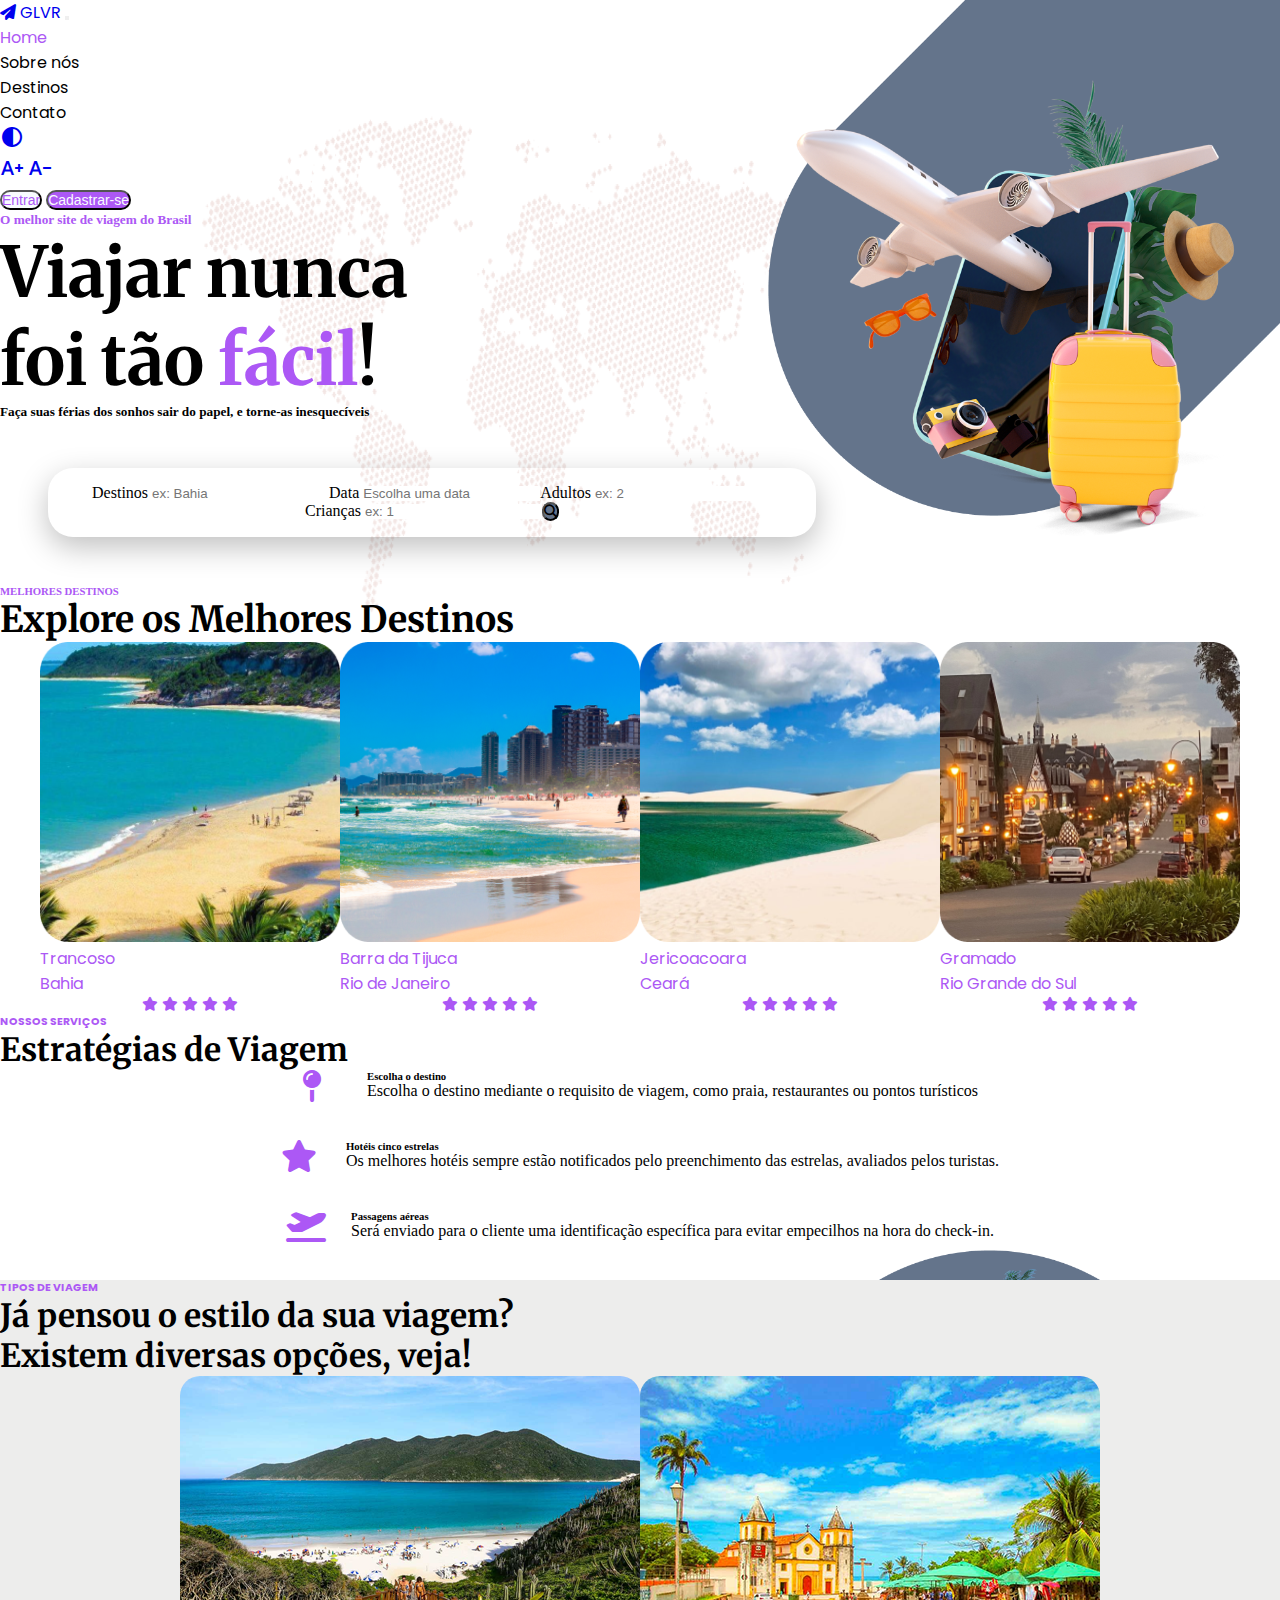
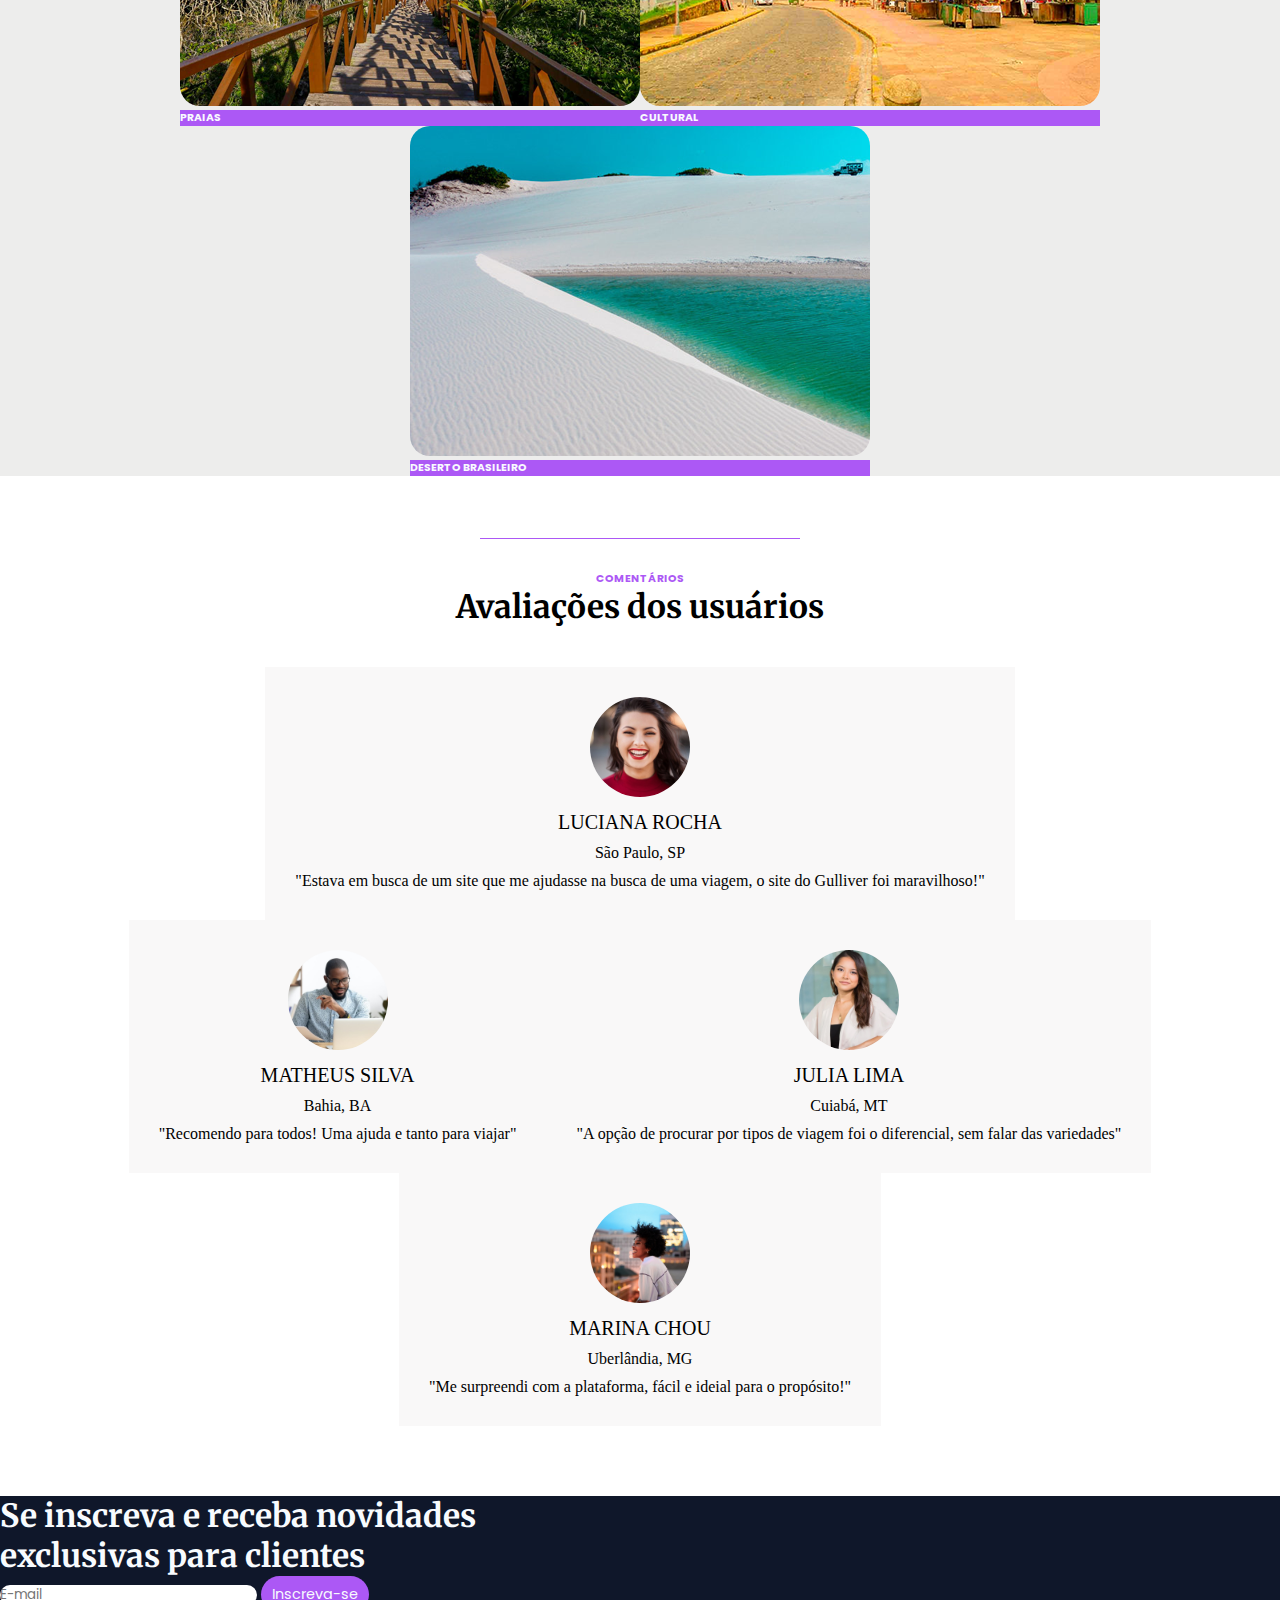
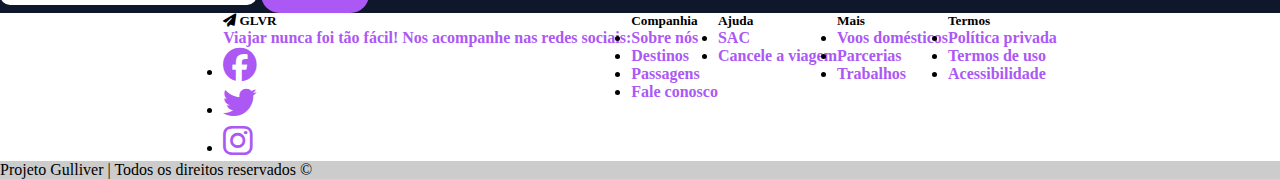
==== commit 65c60a08: "Merge branch 'main' of https://github.com/ba-ckx/EnterpriseChallenge-DesafioGuliver" ====
--- a/index.html
+++ b/index.html
@@ -26,50 +26,50 @@
 
 <body>
     <!-- navbar principal  -->
-    <nav class="navbar sticky-top navbar-expand-lg navbar-light navbar-principal">
+    <nav class="navbar navbar-expand-lg ps-5 pe-5 navbar-light navbar-principal ">
         <div class="container-fluid">
-            <a class="navbar-brand ms-4" href="#"><i class="fa-solid fa-paper-plane"></i> GLVR</a>
+            <a class="navbar-brand" href="#"><i class="fa-solid fa-paper-plane"></i> GLVR</a>
             <button class="navbar-toggler" type="button" data-bs-toggle="collapse" data-bs-target="#navbarNav"
                 aria-controls="navbarNav" aria-expanded="false" aria-label="Toggle navigation">
                 <span class="navbar-toggler-icon"></span>
             </button>
-            <div class="collapse navbar-collapse justify-content-between" id="navbarNav">
-                <ul class="navbar-nav mx-auto">
+            <menu class="collapse navbar-collapse" id="navbarNav">
+                <ul class="navbar-nav me-auto mb-2 mb-lg-0">
                     <li class="nav-item">
                         <a class="nav-link active" aria-current="page" href="#">Home</a>
                     </li>
+
                     <li class="nav-item">
                         <a class="nav-link" href="#">Sobre nós</a>
                     </li>
+
                     <li class="nav-item">
                         <a class="nav-link" href="#">Destinos</a>
                     </li>
+
                     <li class="nav-item">
                         <a class="nav-link" href="#">Contato</a>
                     </li>
-                    <li class="nav-item">
+                </ul>
+                    <div class="d-flex align-items-center acessibilidade">
+                        <div class="font me-1"> 
                         <a class="nav-link" href="#">
-                            <span class="material-symbols-outlined text-black"><span> contrast</span></a>
-                    </li>
-                    <li class="nav-item">
-                        <a class="nav-link" href="#"><span class="material-symbols-outlined text-black">
+                            <span class="material-symbols-outlined text-black" accesskey="3" onclick="window.toggleContrast()" onkeydown="window.toggleContrast()"><span> contrast</span></a>
+                        </div>
+                        <a class="nav-link" href="#" onclick="increaseFont()"><span class="material-symbols-outlined text-black">
                                 text_increase
                             </span></a>
-                    </li>
-                    <li class="nav-item">
                         <a class="nav-link" href="#"><span class="material-symbols-outlined text-black">
                                 text_decrease
                             </span></a>
-
-                    </li>
-                </ul>
-            </div>
+                        </div>
+                <div class="d-grid gap-2 d-md-flex justify-content-md-end">
+                    <button class="btn btn-1 btn-light me-md-2" type="button">Entrar</button>
+                    <button class="btn btn-2" type="button">Cadastrar-se</button>
+                </div>
+            </menu>
         </div>
     </nav>
-    <div class="d-flex gap-2 float-end botao-entrar-cadastrar">
-        <button class="btn btn-1 btn-light me-md-2 px-4" type="button">Entrar</button>
-        <button class="btn btn-2 px-4" type="button">Cadastrar-se</button>
-    </div>
     <!-- fim navbar principal  -->
 
     <!-- Slide 1  -->
--- a/style.css
+++ b/style.css
@@ -72,7 +72,6 @@
 
 .navbar-principal {
   font-family: "Poppins", sans-serif;
-  background-color: #fff;
   z-index: 1;
 }
 
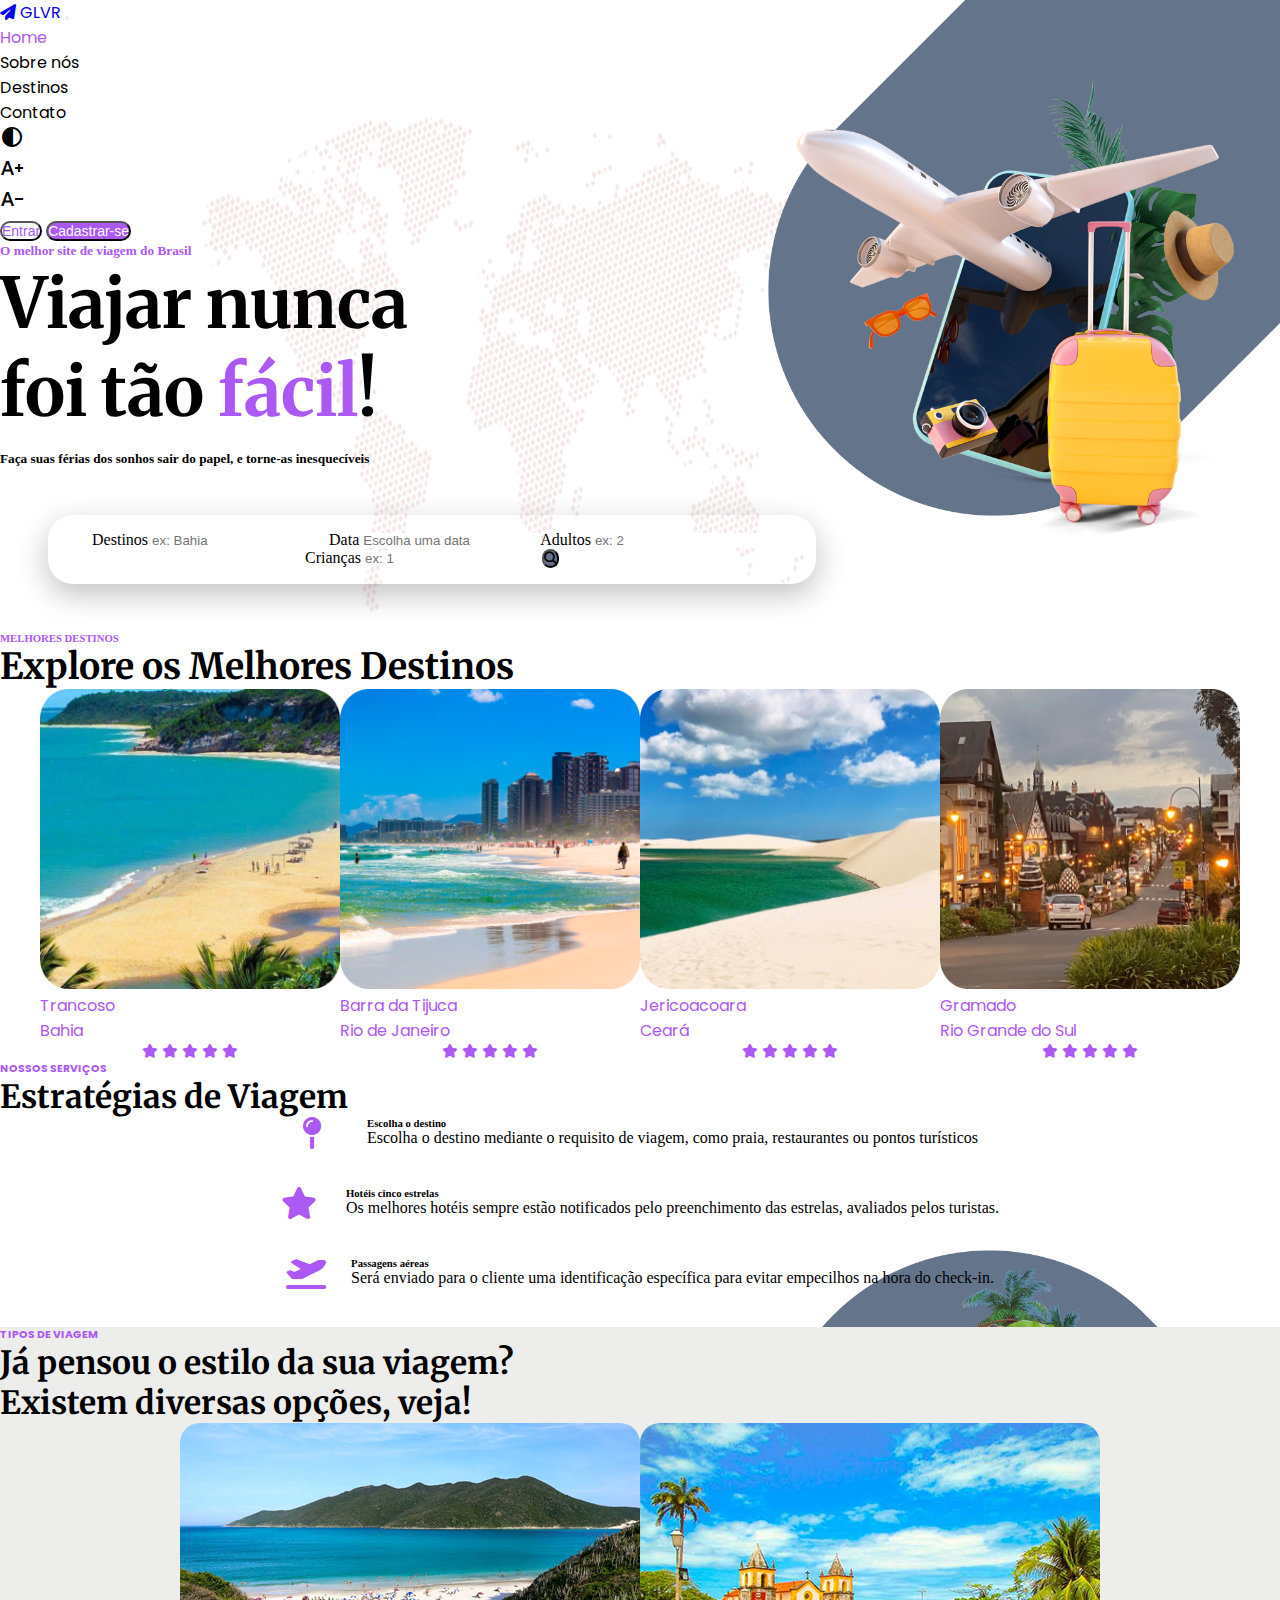
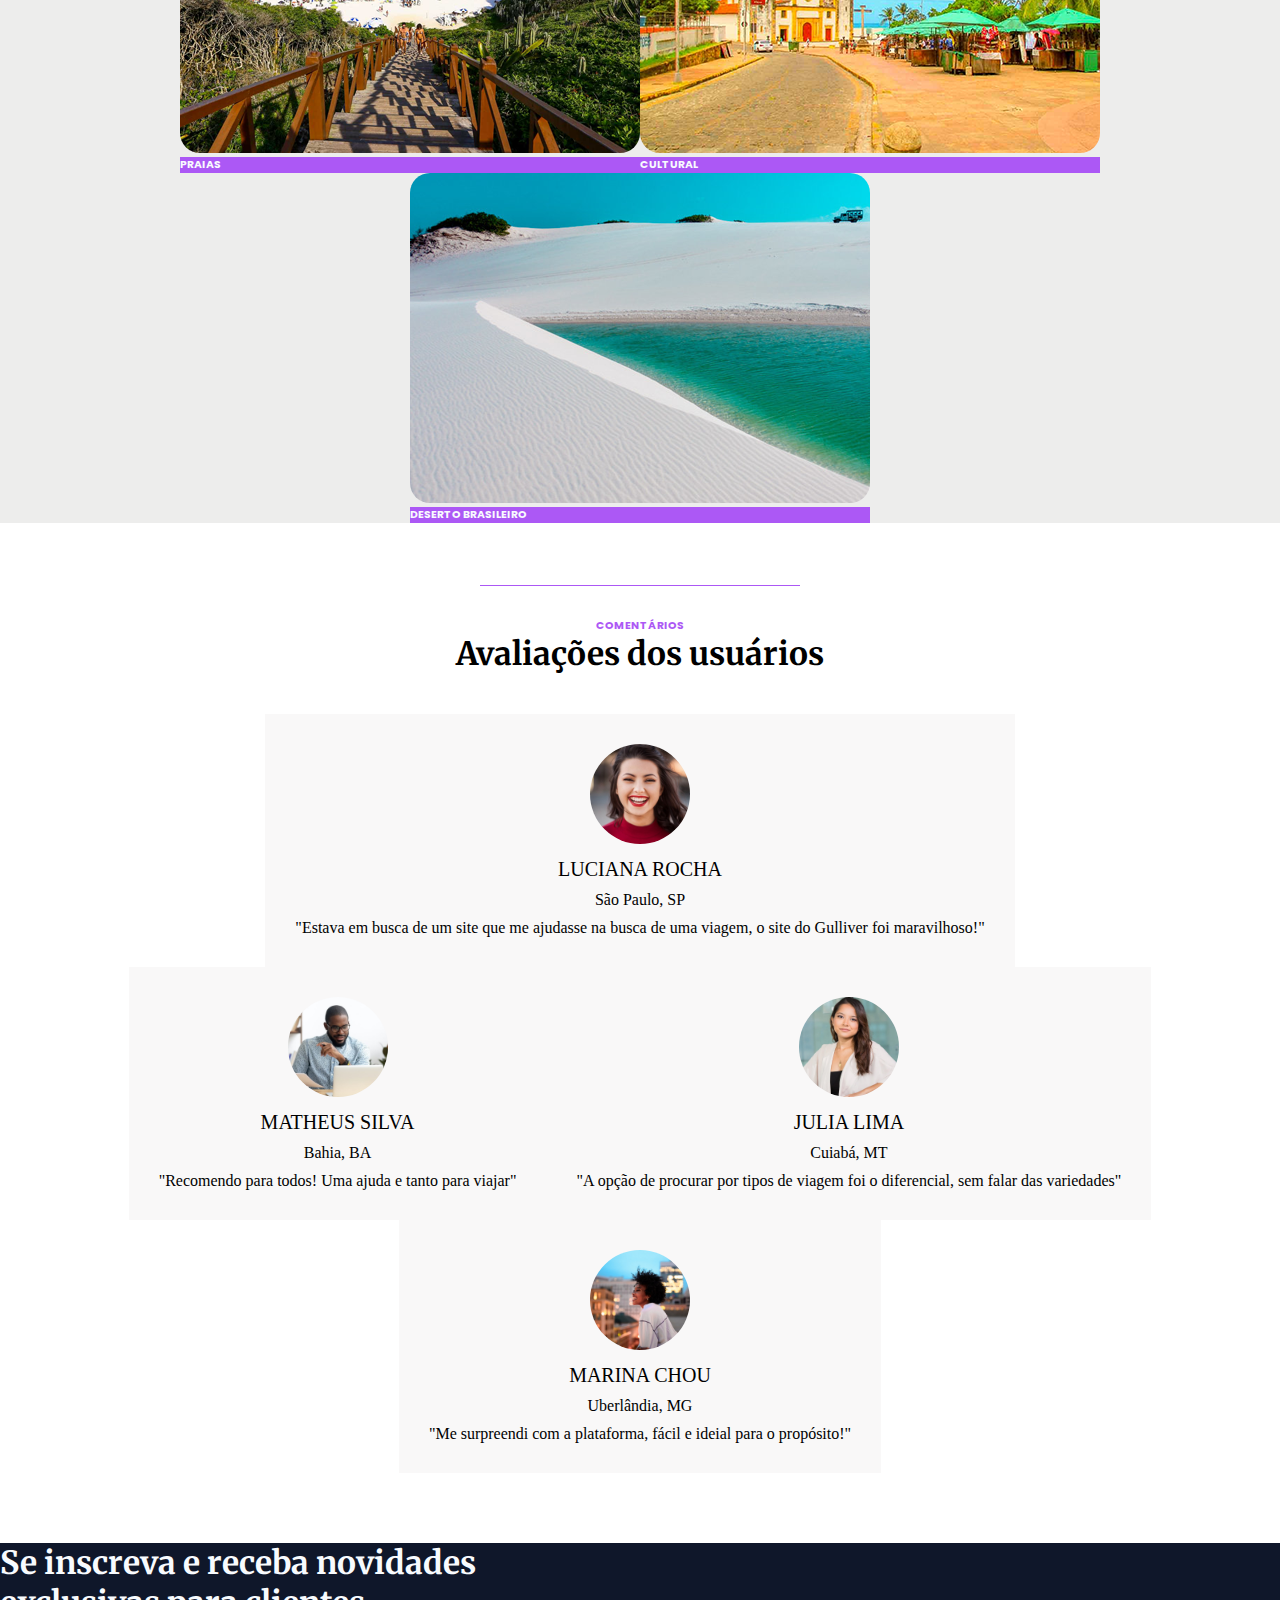
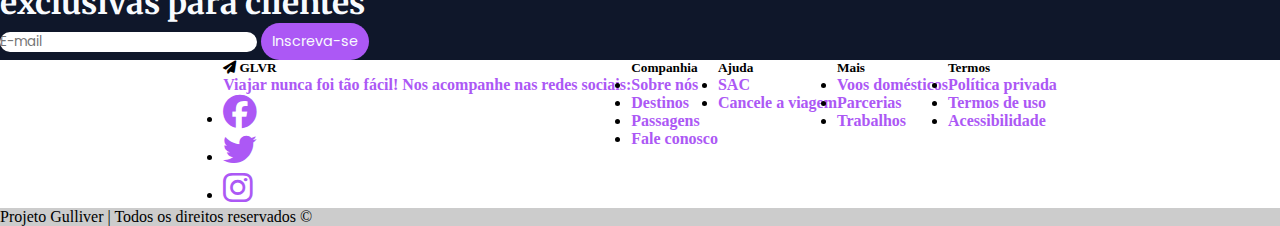
==== commit b183bb46: "home, css limpo, destino criado" ====
--- a/index.html
+++ b/index.html
@@ -26,50 +26,52 @@
 
 <body>
     <!-- navbar principal  -->
-    <nav class="navbar navbar-expand-lg ps-5 pe-5 navbar-light navbar-principal ">
-        <div class="container-fluid">
-            <a class="navbar-brand" href="#"><i class="fa-solid fa-paper-plane"></i> GLVR</a>
-            <button class="navbar-toggler" type="button" data-bs-toggle="collapse" data-bs-target="#navbarNav"
-                aria-controls="navbarNav" aria-expanded="false" aria-label="Toggle navigation">
-                <span class="navbar-toggler-icon"></span>
-            </button>
-            <menu class="collapse navbar-collapse" id="navbarNav">
-                <ul class="navbar-nav me-auto mb-2 mb-lg-0">
-                    <li class="nav-item">
-                        <a class="nav-link active" aria-current="page" href="#">Home</a>
-                    </li>
-
-                    <li class="nav-item">
-                        <a class="nav-link" href="#">Sobre nós</a>
-                    </li>
-
-                    <li class="nav-item">
-                        <a class="nav-link" href="#">Destinos</a>
-                    </li>
-
-                    <li class="nav-item">
-                        <a class="nav-link" href="#">Contato</a>
-                    </li>
-                </ul>
-                    <div class="d-flex align-items-center acessibilidade">
-                        <div class="font me-1"> 
-                        <a class="nav-link" href="#">
-                            <span class="material-symbols-outlined text-black" accesskey="3" onclick="window.toggleContrast()" onkeydown="window.toggleContrast()"><span> contrast</span></a>
-                        </div>
-                        <a class="nav-link" href="#" onclick="increaseFont()"><span class="material-symbols-outlined text-black">
-                                text_increase
-                            </span></a>
-                        <a class="nav-link" href="#"><span class="material-symbols-outlined text-black">
-                                text_decrease
-                            </span></a>
-                        </div>
-                <div class="d-grid gap-2 d-md-flex justify-content-md-end">
-                    <button class="btn btn-1 btn-light me-md-2" type="button">Entrar</button>
-                    <button class="btn btn-2" type="button">Cadastrar-se</button>
-                </div>
-            </menu>
-        </div>
-    </nav>
+    <main class="navbar-principal">
+        <nav class="navbar navbar-expand-lg navbar-light">
+            <div class="container-fluid">
+                <a class="navbar-brand ms-4" href="#"><i class="fa-solid fa-paper-plane"></i> GLVR</a>
+                <button class="navbar-toggler" type="button" data-bs-toggle="collapse" data-bs-target="#navbarNav"
+                    aria-controls="navbarNav" aria-expanded="false" aria-label="Toggle navigation">
+                    <span class="navbar-toggler-icon"></span>
+                </button>
+                <div class="collapse navbar-collapse justify-content-between" id="navbarNav">
+                    <ul class="navbar-nav mx-auto">
+                        <li class="nav-item">
+                            <a class="nav-link active" aria-current="page" href="#">Home</a>
+                        </li>
+                        <li class="nav-item">
+                            <a class="nav-link" href="#">Sobre nós</a>
+                        </li>
+                        <li class="nav-item">
+                            <a class="nav-link" href="./destinos.html">Destinos</a>
+                        </li>
+                        <li class="nav-item">
+                            <a class="nav-link" href="#">Contato</a>
+                        </li>
+                        <li class="nav-item">
+                            <a class="nav-link" href="#">
+                                <span class="material-symbols-outlined text-black"><span> contrast</span></a>
+                        </li>
+                        <li class="nav-item">
+                            <a class="nav-link" href="#"><span class="material-symbols-outlined text-black">
+                                    text_increase
+                                </span></a>
+                        </li>
+                        <li class="nav-item">
+                            <a class="nav-link" href="#"><span class="material-symbols-outlined text-black">
+                                    text_decrease
+                                </span></a>
+
+                        </li>
+                    </ul>
+                    <div class="d-flex gap-2 float-end">
+                        <button class="btn btn-1 btn-light me-md-2 px-4" type="button">Entrar</button>
+                        <button class="btn btn-2 px-4" type="button">Cadastrar-se</button>
+                    </div>
+                </div>
+            </div>
+        </nav>
+    </main>
     <!-- fim navbar principal  -->
 
     <!-- Slide 1  -->
@@ -80,7 +82,7 @@
         <div class="container p-5 slide-1 pb-2">
             <h5 class="text-purple">O melhor site de viagem do Brasil</h5>
             <h1 class="header-titulo py-4">Viajar nunca<br> foi tão <span class="text-purple">fácil</span>!</h1>
-            <h5 class="text-muted">Faça suas férias dos sonhos sair do papel, e torne-as inesquecíveis</h5>
+            <h5 class="text-muted"><br>Faça suas férias dos sonhos sair do papel, e torne-as inesquecíveis</h5>
         </div>
 
         <div class="container ps-0">
--- a/style.css
+++ b/style.css
@@ -359,3 +359,12 @@
     width: 100%;
 }
 }
+
+.entretenimento {
+  font-family: 'Poppins';
+  font-weight: 300;
+}
+
+.noturno-imagens {
+  height: 120px;
+}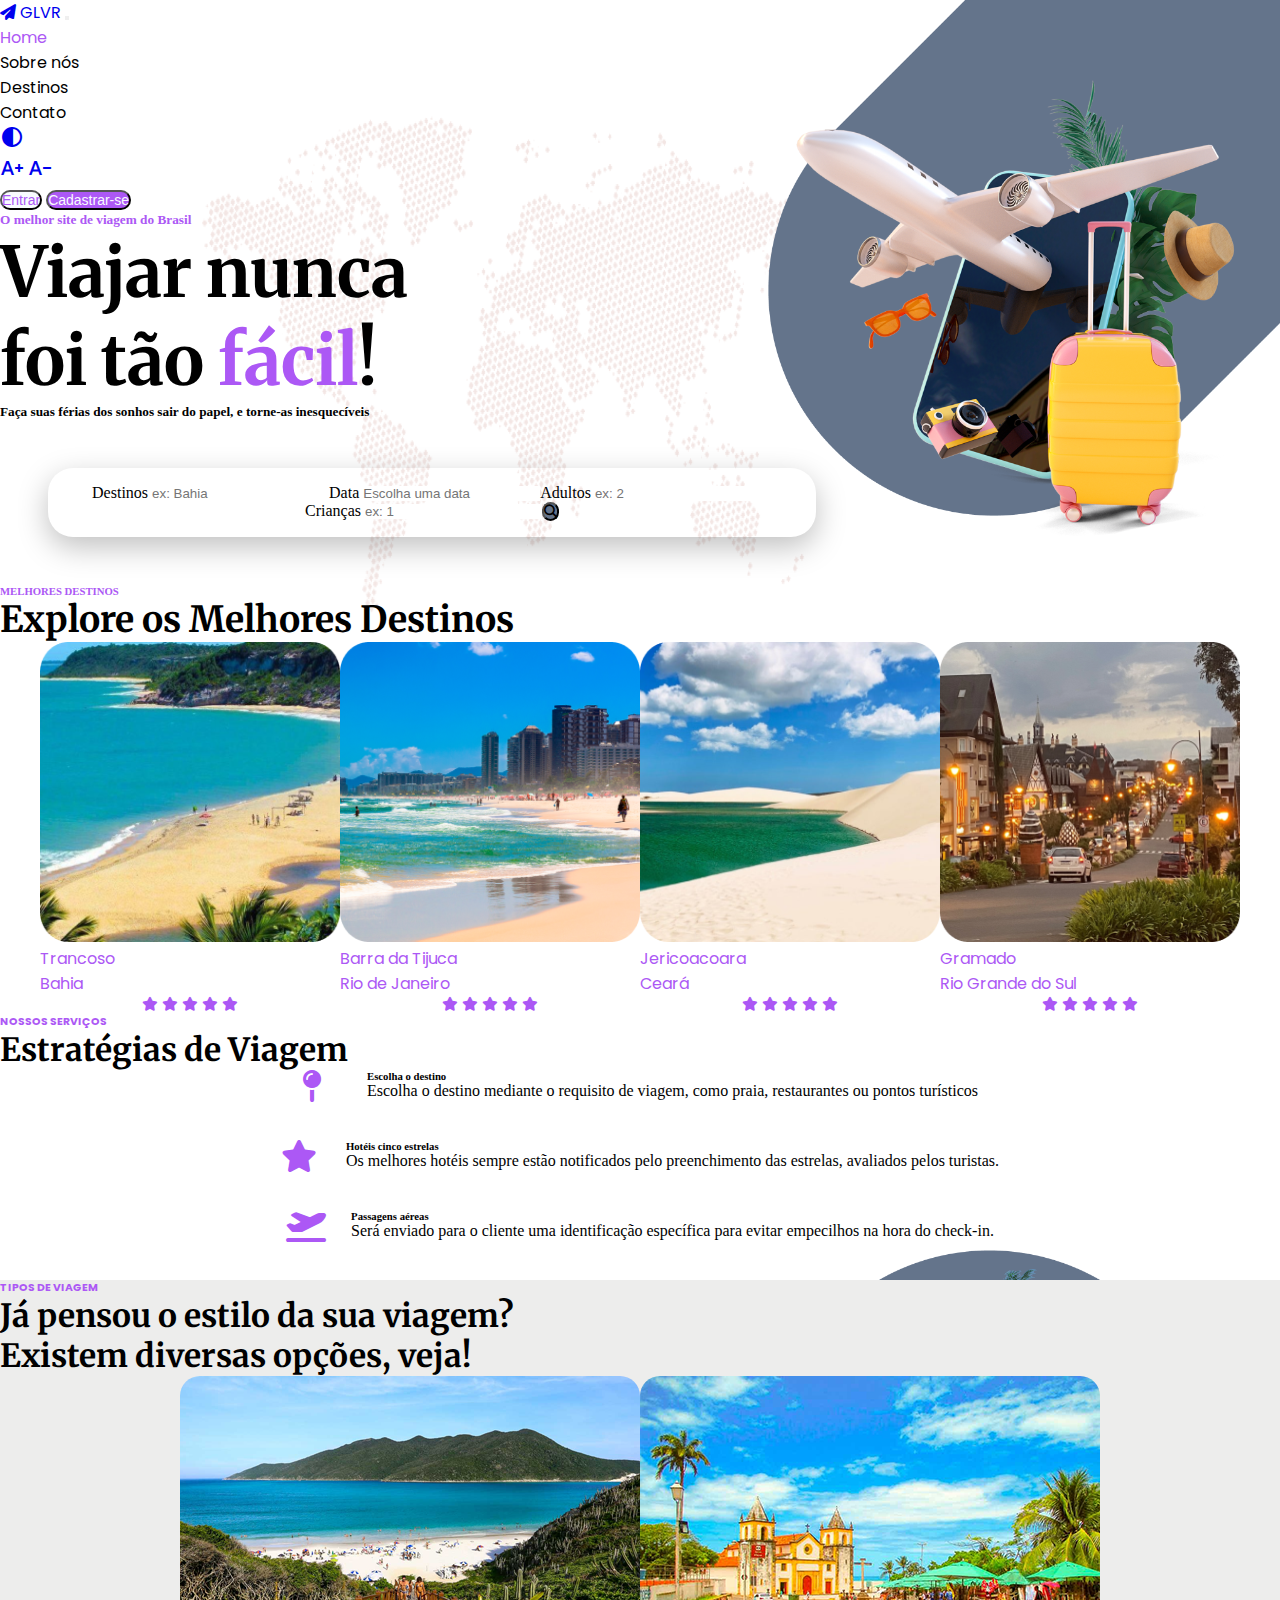
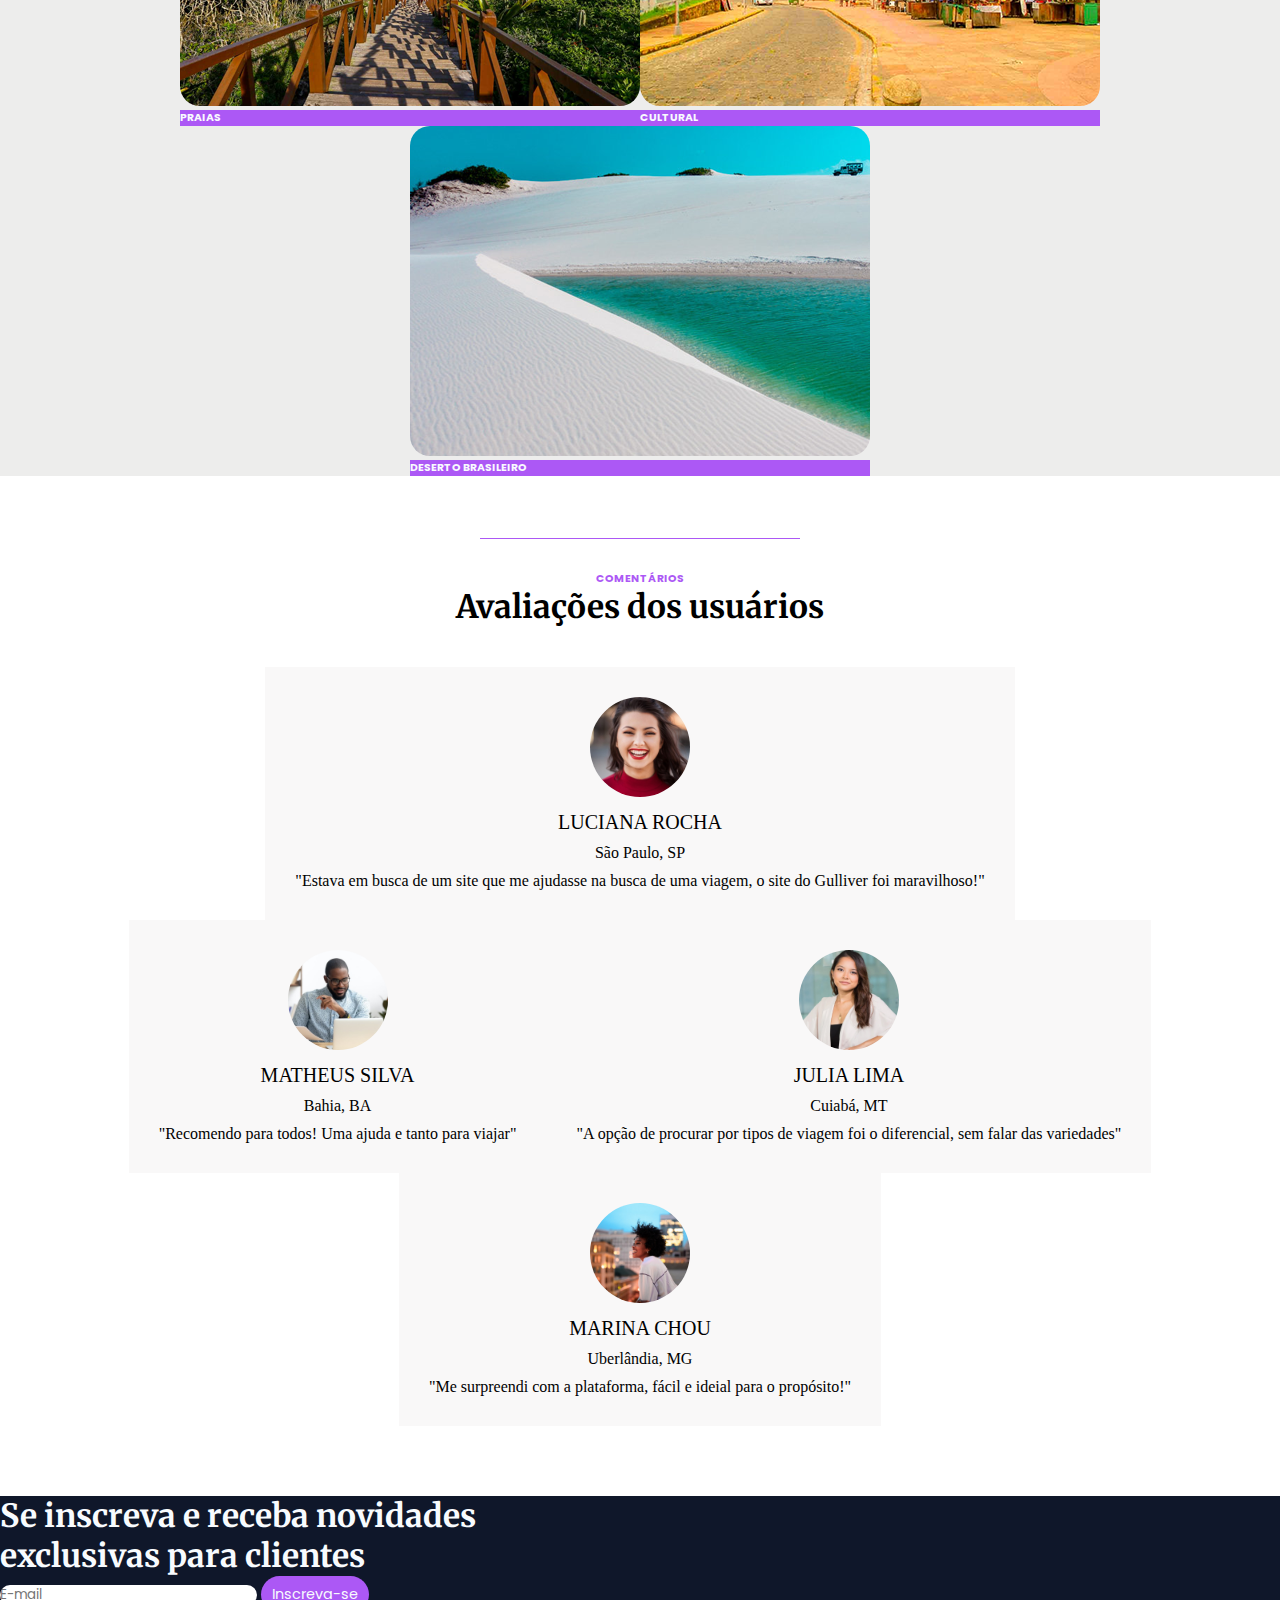
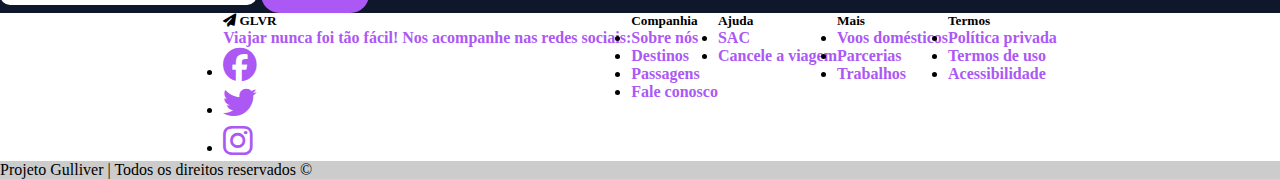
==== commit b6585b2a: "Merge branch 'main' of https://github.com/ba-ckx/EnterpriseChallenge-DesafioGuliver" ====
--- a/index.html
+++ b/index.html
@@ -26,52 +26,50 @@
 
 <body>
     <!-- navbar principal  -->
-    <main class="navbar-principal">
-        <nav class="navbar navbar-expand-lg navbar-light">
-            <div class="container-fluid">
-                <a class="navbar-brand ms-4" href="#"><i class="fa-solid fa-paper-plane"></i> GLVR</a>
-                <button class="navbar-toggler" type="button" data-bs-toggle="collapse" data-bs-target="#navbarNav"
-                    aria-controls="navbarNav" aria-expanded="false" aria-label="Toggle navigation">
-                    <span class="navbar-toggler-icon"></span>
-                </button>
-                <div class="collapse navbar-collapse justify-content-between" id="navbarNav">
-                    <ul class="navbar-nav mx-auto">
-                        <li class="nav-item">
-                            <a class="nav-link active" aria-current="page" href="#">Home</a>
-                        </li>
-                        <li class="nav-item">
-                            <a class="nav-link" href="#">Sobre nós</a>
-                        </li>
-                        <li class="nav-item">
-                            <a class="nav-link" href="./destinos.html">Destinos</a>
-                        </li>
-                        <li class="nav-item">
-                            <a class="nav-link" href="#">Contato</a>
-                        </li>
-                        <li class="nav-item">
-                            <a class="nav-link" href="#">
-                                <span class="material-symbols-outlined text-black"><span> contrast</span></a>
-                        </li>
-                        <li class="nav-item">
-                            <a class="nav-link" href="#"><span class="material-symbols-outlined text-black">
-                                    text_increase
-                                </span></a>
-                        </li>
-                        <li class="nav-item">
-                            <a class="nav-link" href="#"><span class="material-symbols-outlined text-black">
-                                    text_decrease
-                                </span></a>
-
-                        </li>
-                    </ul>
-                    <div class="d-flex gap-2 float-end">
-                        <button class="btn btn-1 btn-light me-md-2 px-4" type="button">Entrar</button>
-                        <button class="btn btn-2 px-4" type="button">Cadastrar-se</button>
-                    </div>
-                </div>
-            </div>
-        </nav>
-    </main>
+    <nav class="navbar navbar-expand-lg ps-5 pe-5 navbar-light navbar-principal ">
+        <div class="container-fluid">
+            <a class="navbar-brand" href="#"><i class="fa-solid fa-paper-plane"></i> GLVR</a>
+            <button class="navbar-toggler" type="button" data-bs-toggle="collapse" data-bs-target="#navbarNav"
+                aria-controls="navbarNav" aria-expanded="false" aria-label="Toggle navigation">
+                <span class="navbar-toggler-icon"></span>
+            </button>
+            <menu class="collapse navbar-collapse" id="navbarNav">
+                <ul class="navbar-nav me-auto mb-2 mb-lg-0">
+                    <li class="nav-item">
+                        <a class="nav-link active" aria-current="page" href="#">Home</a>
+                    </li>
+
+                    <li class="nav-item">
+                        <a class="nav-link" href="#">Sobre nós</a>
+                    </li>
+
+                    <li class="nav-item">
+                        <a class="nav-link" href="#">Destinos</a>
+                    </li>
+
+                    <li class="nav-item">
+                        <a class="nav-link" href="#">Contato</a>
+                    </li>
+                </ul>
+                    <div class="d-flex align-items-center acessibilidade">
+                        <div class="font me-1"> 
+                        <a class="nav-link" href="#">
+                            <span class="material-symbols-outlined text-black" accesskey="3" onclick="window.toggleContrast()" onkeydown="window.toggleContrast()"><span> contrast</span></a>
+                        </div>
+                        <a class="nav-link" href="#" onclick="increaseFont()"><span class="material-symbols-outlined text-black">
+                                text_increase
+                            </span></a>
+                        <a class="nav-link" href="#"><span class="material-symbols-outlined text-black">
+                                text_decrease
+                            </span></a>
+                        </div>
+                <div class="d-grid gap-2 d-md-flex justify-content-md-end">
+                    <button class="btn btn-1 btn-light me-md-2" type="button">Entrar</button>
+                    <button class="btn btn-2" type="button">Cadastrar-se</button>
+                </div>
+            </menu>
+        </div>
+    </nav>
     <!-- fim navbar principal  -->
 
     <!-- Slide 1  -->
@@ -82,7 +80,7 @@
         <div class="container p-5 slide-1 pb-2">
             <h5 class="text-purple">O melhor site de viagem do Brasil</h5>
             <h1 class="header-titulo py-4">Viajar nunca<br> foi tão <span class="text-purple">fácil</span>!</h1>
-            <h5 class="text-muted"><br>Faça suas férias dos sonhos sair do papel, e torne-as inesquecíveis</h5>
+            <h5 class="text-muted">Faça suas férias dos sonhos sair do papel, e torne-as inesquecíveis</h5>
         </div>
 
         <div class="container ps-0">
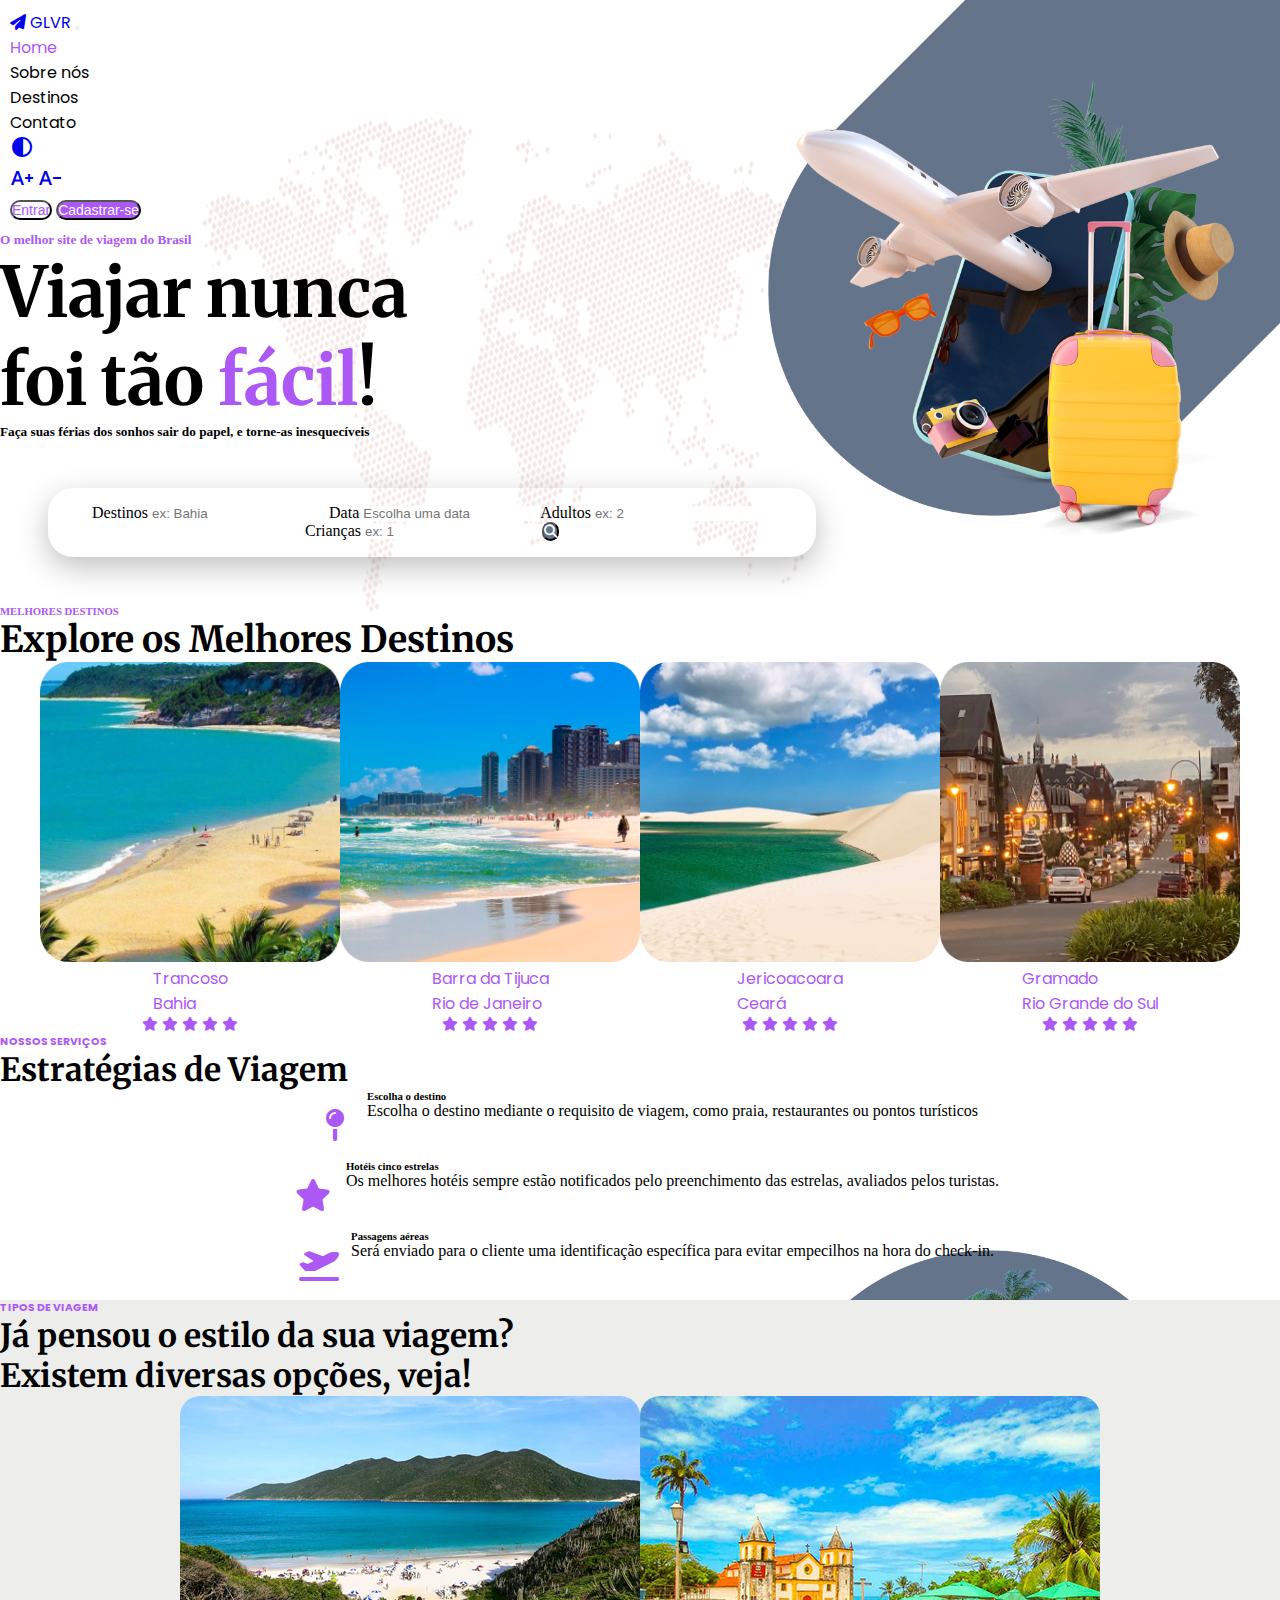
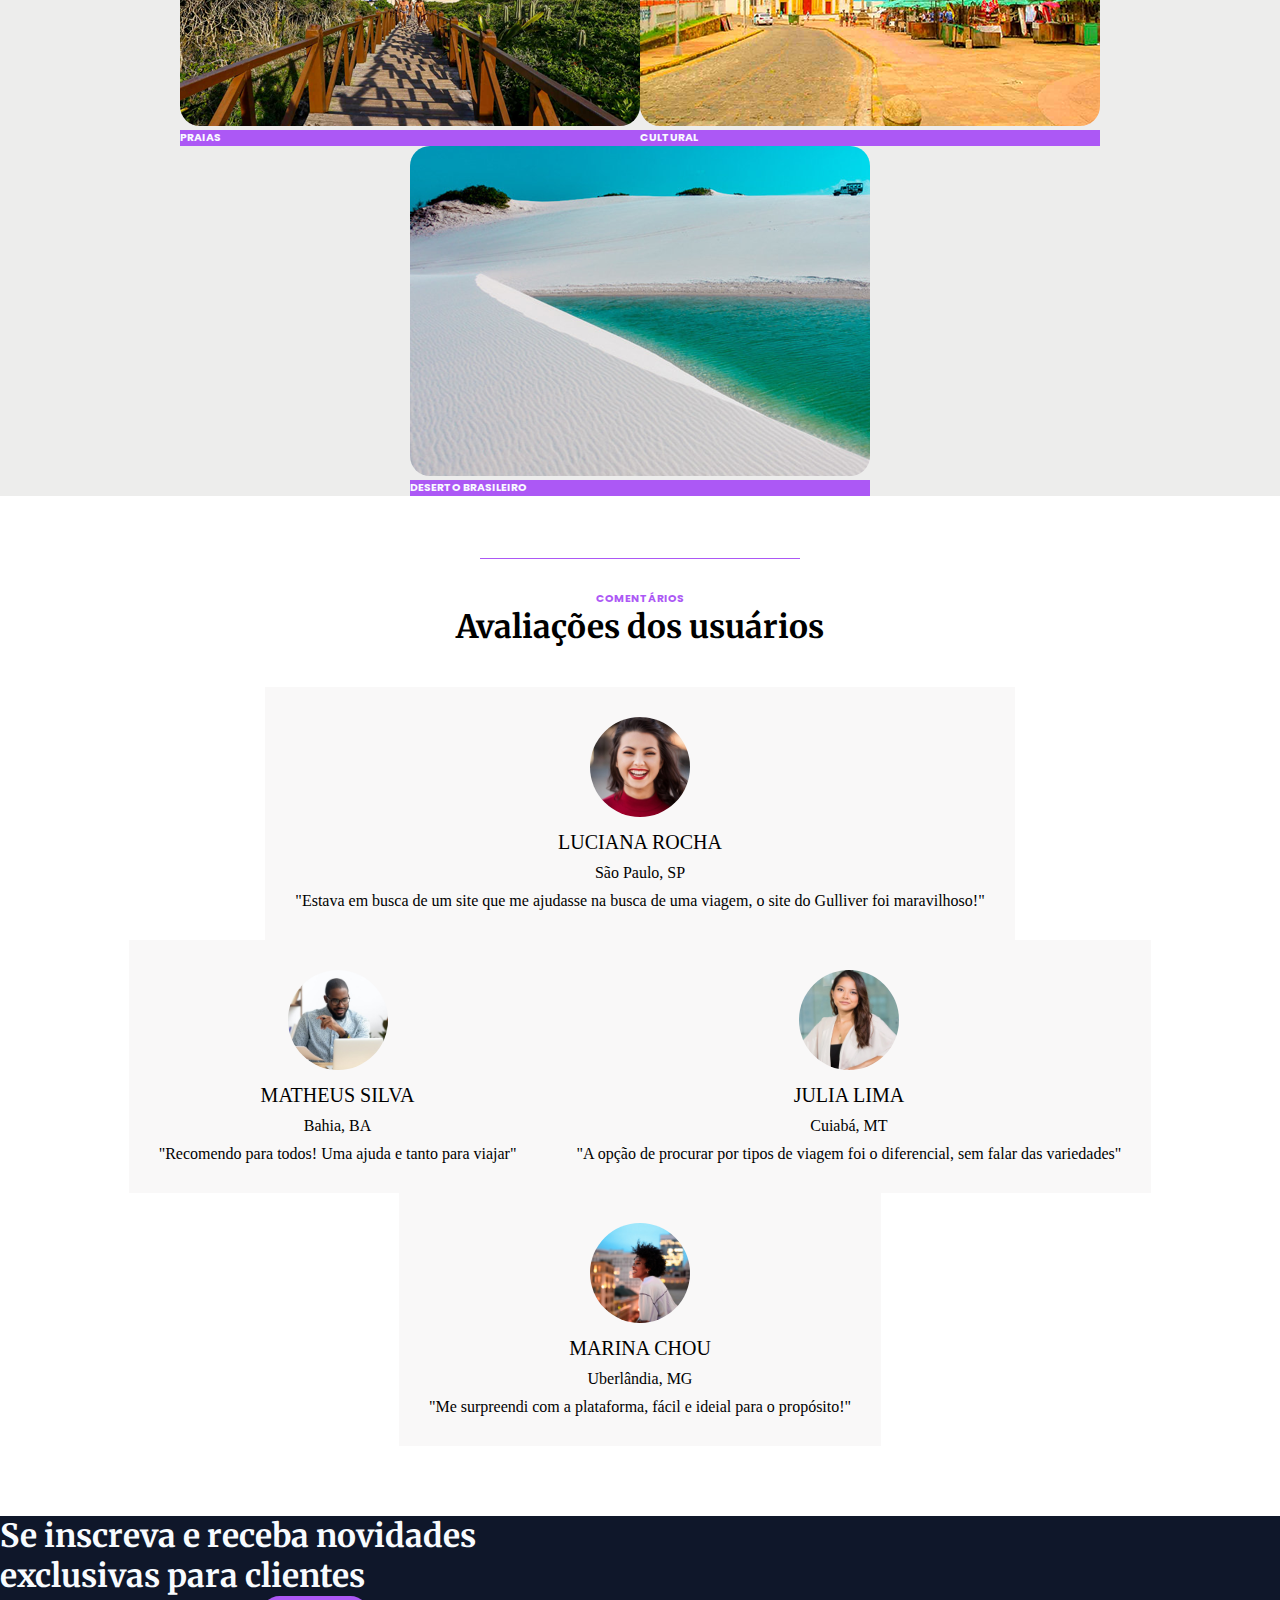
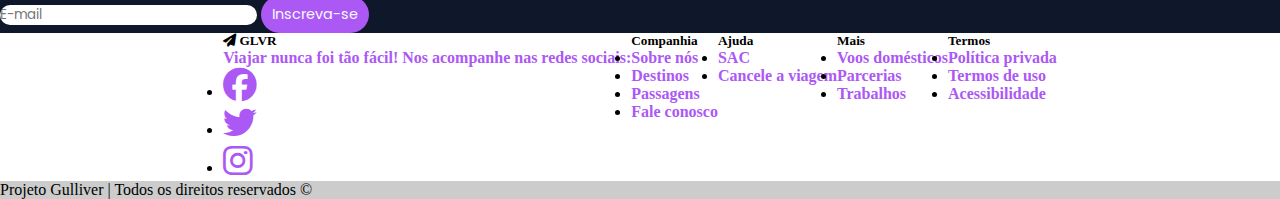
==== commit 1d3faa5a: "incluindo parte de Natureza" ====
--- a/index.html
+++ b/index.html
@@ -122,13 +122,13 @@
                 <div class="col-lg-3 col-md-6 col-sm-6 h-100">
                     <div class="card border-0">
                         <a href="destinos/Trancoso/trancoso-bahia.html">
-                            <img src="./image/trancoso.png" class="card-img-top" alt="Trancoso - Bahia">
+                            <img src="./images/melhores-destinos/trancoso.png" class="card-img-top" alt="Trancoso - Bahia">
                         </a>
                     </div>
                     <div class="card border-0 card-avaliacao shadow mt-3 mb-5">
-                        <div class="card-body">
+                        <div class="card-body align-items-start">
                             <a href="destinos/Trancoso/trancoso-bahia.html" class="text-purple">
-                                <p class="card-text fw-bold">Trancoso<br>Bahia</p>
+                                <p class="card-text text-purple"><span class="fw-bold">Trancoso</span><br>Bahia</p>
                             </a>
                             <div class="row d-flex justify-content-between">
                                 <div class="col-6 text-nowrap">
@@ -150,9 +150,9 @@
                         </a>
                     </div>
                     <div class="card border-0 card-avaliacao shadow mt-3 mb-5">
-                        <div class="card-body">
+                        <div class="card-body align-items-start">
                             <a href="destinos/Barra da Tijuca/barra.html" class="text-purple">
-                                <p class="card-text fw-bold">Barra da Tijuca<br>Rio de Janeiro</p>
+                                <p class="card-text text-purple"><span class="fw-bold">Barra da Tijuca</span><br>Rio de Janeiro</p>
                             </a>
                             <div class="row d-flex justify-content-between">
                                 <div class="col-6 text-nowrap">
@@ -169,15 +169,15 @@
                 </div>
                 <div class="col-lg-3 col-md-6 col-sm-6 h-100">
                     <div class="card border-0">
-                        <a href="destinos/Jeri/Jeri.html">
+                        <a href="destinos/Jericoacoara/jericoacoara.html">
                             <img src="./images/melhores-destinos/jericoacoara.png" class="card-img-top"
                                 alt="Jericoacoara - Ceará">
                         </a>
                     </div>
                     <div class="card border-0 card-avaliacao shadow mt-3 mb-5">
-                        <div class="card-body">
-                            <a href="destinos/Jeri/Jeri.html" class="text-purple">
-                                <p class="card-text fw-bold">Jericoacoara<br>Ceará</p>
+                        <div class="card-body align-items-start">
+                            <a href="destinos/Jericoacoara/jericoacoara.html" class="text-purple">
+                                <p class="card-text text-purple"><span class="fw-bold">Jericoacoara</span><br>Ceará</p>
                             </a>
                             <div class="row d-flex justify-content-between">
                                 <div class="col-6 text-nowrap">
@@ -199,9 +199,9 @@
                         </a>
                     </div>
                     <div class="card border-0 card-avaliacao shadow mt-3 mb-5">
-                        <div class="card-body">
+                        <div class="card-body align-items-start">
                             <a href="destinos/Gramado/gramado.html" class="text-purple">
-                                <p class="card-text fw-bold">Gramado<br>Rio Grande do Sul</p>
+                                <p class="card-text text-purple"><span class="fw-bold">Gramado</span><br>Rio Grande do Sul</p>
                             </a>
                             <div class="row d-flex justify-content-between">
                                 <div class="col-6 text-nowrap">
@@ -315,38 +315,7 @@
 
         </div>
 
-
-        <!-- <div class="card-group">
-                <div class="card me-4 border-0 rounded-3">
-                    <img src="./image/praiatipodeviagem.jpg" class="card-img img-fluid h-100 rounded-3"
-                        alt="Card Praia">
-                    <div class="card-img-overlay">
-                        <div class="card-title d-flex">
-                            <h6 class="text-h6 px-2 py-1 rounded-pill bg-purple text-white">PRAIAS</h6>
-                        </div>
-                    </div>
-                </div>
-                <div class="card me-4 border-0 rounded-3">
-                    <img src="./image/culturaltipodeviagem.jpg" class="card-img img-fluid h-100 rounded-3"
-                        alt="Card Cultural">
-                    <div class="card-img-overlay">
-                        <div class="card-title d-flex">
-                            <h6 class="text-h6 px-2 py-1 rounded-pill bg-purple text-white">CULTURAL</h6>
-                        </div>
-                    </div>
-                </div>
-                <div class="card border-0 rounded-3">
-                    <img src="./image/dbtiposdeviagem.jpg" class="card-img img-fluid h-100 rounded-3"
-                        alt="Card Deserto Brasileiro">
-                    <div class="card-img-overlay">
-                        <div class="card-title d-flex">
-                            <h6 class="text-h6 px-2 py-1 rounded-pill bg-purple text-white">DESERTO BRASILEIRO</h6>
-                        </div>
-                    </div>
-                </div> -->
     </section>
-
-
     <!-- Fim Slide 4  -->
 
     <!-- Slide 5  -->
--- a/style.css
+++ b/style.css
@@ -1,4 +1,4 @@
-@import url("https://fonts.googleapis.com/css2?family=Merriweather:ital,wght@0,700;1,400&family=Poppins:wght@400;600&display=swap");
+@import url("https://fonts.googleapis.com/css2?family=Merriweather:ital,wght@0,700;1,400&family=Poppins:wght@300;400;600&display=swap");
 
 @import url("https://cdn.jsdelivr.net/npm/bootstrap-icons@1.8.3/font/bootstrap-icons.css");
 
@@ -49,6 +49,8 @@
   color: #fff !important;
 }
 
+/* -- TEXTOS -- */
+
 .text-h1 {
   font-family: "Merriweather";
 }
@@ -69,6 +71,62 @@
 .bg-purple {
   background-color: #ac58f5;
 }
+
+.header-titulo {
+  font-family: "Merriweather", serif;
+  font-size: 70px;
+}
+
+.header-subtitulo {
+  font-family: "Merriweather", serif;
+  font-size: 36px;
+}
+
+/* -- BOTÕES -- */
+
+.botao-entrar-cadastrar {
+  z-index: 1;
+}
+
+.btn {
+  background-color: #ac58f5;
+  color: #fff;
+  border-radius: 20px;
+}
+
+.btn-1,
+.btn-2 {
+  border-radius: 0.75em;
+  font-size: 14px;
+}
+
+.btn-1 {
+  background-color: #f8fbfe;
+  color: #ac58f5;
+}
+
+.btn-2 {
+  background-color: #ac58f5;
+  color: #f8fbfe;
+}
+
+.btn-3 {
+  background-color: #ac58f5;
+  font-family: 'Poppins';
+  color: #fff;
+  border-radius: 20px;
+  padding: 7px;
+  min-width: 160px;
+  max-width: 300px;
+}
+
+.btn-3:hover {
+  background-color: #fff;
+  border: 1px solid #ac58f5;
+  color: #ac58f5;
+}
+
+/* -- NAVBAR -- */
 
 .navbar-principal {
   font-family: "Poppins", sans-serif;
@@ -84,8 +142,42 @@
   color: #ac58f5;
 }
 
-.botao-entrar-cadastrar {
-  z-index: 1;
+/* -- HERO -- */
+
+.imagens-slide-0 {
+  background-image: url(./images/background/map.png);
+  background-size: 70% 70%;
+  background-repeat: no-repeat;
+  width: 80vw;
+  height: 100%;
+  position: absolute;
+  top: 5em;
+  left: 12%;
+  z-index: -3;
+}
+
+.imagens-slide-1 {
+  background-image: url(./images/background/rectangle-down.png);
+  background-repeat: no-repeat;
+  background-size: contain;
+  width: 40vw;
+  height: 100%;
+  position: absolute;
+  right: 0;
+  top: 0;
+  z-index: -2;
+}
+
+.imagens-slide-2 {
+  background-image: url(./images/background/airplane.png);
+  background-repeat: no-repeat;
+  background-size: contain;
+  width: 40vw;
+  height: 100%;
+  position: absolute;
+  right: 0;
+  bottom: -3em;
+  z-index: -1;
 }
 
 .barra-pesquisa {
@@ -100,74 +192,14 @@
   border: none;
 }
 
-.imagens-slide-0 {
-  background-image: url(./images/background/map.png);
-  background-size: 70% 70%;
-  background-repeat: no-repeat;
-  width: 80vw;
-  height: 100%;
-  position: absolute;
-  top: 5em;
-  left: 12%;
-  z-index: -3;
-}
-
-.imagens-slide-1 {
-  background-image: url(./images/background/rectangle-down.png);
-  background-repeat: no-repeat;
-  background-size: contain;
-  width: 40vw;
-  height: 100%;
-  position: absolute;
-  right: 0;
-  top: 0;
-  z-index: -2;
-}
-
-.imagens-slide-2 {
-  background-image: url(./images/background/airplane.png);
-  background-repeat: no-repeat;
-  background-size: contain;
-  width: 40vw;
-  height: 100%;
-  position: absolute;
-  right: 0;
-  bottom: -3em;
-  z-index: -1;
-}
-
-.barra-pesquisa .btn {
-  background-color: #64748b;
+.barra-pesquisa btn {
+  background-color: #8b7064;
   max-width: 80px;
   max-height: 80px;
   border-radius: 1em;
 }
 
-.btn-1,
-.btn-2 {
-  border-radius: 0.75em;
-  font-size: 14px;
-}
-
-.btn-1 {
-  background-color: #f8fbfe;
-  color: #ac58f5;
-}
-
-.btn-2 {
-  background-color: #ac58f5;
-  color: #f8fbfe;
-}
-
-.header-titulo {
-  font-family: "Merriweather", serif;
-  font-size: 70px;
-}
-
-.header-subtitulo {
-  font-family: "Merriweather", serif;
-  font-size: 36px;
-}
+/* -- CARDS -- */
 
 .card-avaliacao {
   border-radius: 0 0 1.5em 1.5em;
@@ -182,10 +214,26 @@
   height: 70px;
 }
 
-.slide-4 {
-  background-color: #ededec;
-  font-family: "Merriweather";
-}
+.card-restaurante {
+  font-family: "Poppins";
+  min-height: 40px;
+  text-align : center;
+  border-radius: 0 0 1.5em 1.5em;
+}
+
+.card-body {
+  display: flex;
+  flex-direction: column;
+  align-items: center;
+  justify-content: center;
+}
+
+.card-title {
+  font-family: "Poppins";
+  padding: auto;
+}
+
+/* -- SLIDE 3: ESTRATÉGIAS DE VIAGEM -- */
 
 .imagens-slide-3 {
   background-image: url(./images/background/rectangle-up.png);
@@ -200,6 +248,17 @@
   z-index: -1;
 }
 
+/* -- SLIDE 4: TIPOS DE VIAGEM -- */
+
+.slide-4 {
+  background-color: #ededec;
+  font-family: "Merriweather";
+}
+
+.tipos-imagens {
+  border-radius: 20px;
+}
+
 .imagens-slide-4 {
   background-image: url(./images/background/pink-car.png);
   background-repeat: no-repeat;
@@ -213,19 +272,38 @@
   z-index: -1;
 }
 
+/* -- SLIDE 5: AVALIAÇÕES DOS USUÁRIOS -- */
+
 .slide-5 {
   text-align: center;
   padding: 30px;
 }
 
-.card-title {
-  font-family: "Poppins";
-  padding: auto;
-}
-
 .testimonials {
   padding: 40px 0;
   text-align: center;
+}
+
+.testimonial {
+  background-color: rgb(249, 248, 248);
+  height: 100%;
+  padding: 30px;
+}
+
+.testimonial img {
+  width: 100px;
+  height: 100px;
+  border-radius: 50%;
+}
+
+.nome {
+  font-size: 20px;
+  text-transform: uppercase;
+  margin: 10px 0;
+}
+
+.localizacao {
+  margin: 10px 0;
 }
 
 .inner {
@@ -255,27 +333,11 @@
   padding: 15px;
 }
 
-.testimonial {
-  background-color: rgb(249, 248, 248);
-  height: 100%;
-  padding: 30px;
-}
-
-.testimonial img {
-  width: 100px;
-  height: 100px;
-  border-radius: 50%;
-}
-
-.nome {
-  font-size: 20px;
-  text-transform: uppercase;
-  margin: 10px 0;
-}
-
-.localizacao {
-  margin: 10px 0;
-}
+.input-group {
+  width: 50%;
+}
+
+/* -- NEWSLETTER E FOOTER -- */
 
 .newsletter {
   background-color: #0f172a;
@@ -283,10 +345,6 @@
 
 .newsletter h1 {
   color: #f8fbfe;
-}
-
-.input-group {
-    width: 50%;
 }
 
 .newsletter-input {
@@ -317,10 +375,6 @@
   font-size: 2.1rem;
 }
 
-.tipos-imagens {
-  border-radius: 20px;
-}
-
 @media screen and (max-width: 430px) {
   .header-titulo {
     font-size: 52px;
@@ -346,7 +400,7 @@
 
   .input-group {
     width: 80%;
-}
+  }
 }
 
 @media screen and (max-width: 600px) {
@@ -357,14 +411,130 @@
 
   .input-group {
     width: 100%;
-}
+  }
 }
 
 .entretenimento {
-  font-family: 'Poppins';
+  font-family: "Poppins";
   font-weight: 300;
 }
 
 .noturno-imagens {
   height: 120px;
+}
+
+.text-purple {
+  color: #AC58F5;
+}
+
+.navbar-principal {
+  font-family: 'Poppins', sans-serif;
+  margin: 10px;
+}
+
+.navbar-light .navbar-nav .nav-link {
+  color: rgba(0, 0, 0, 1);
+}
+
+.navbar-light .navbar-nav .nav-link.active,
+.navbar-light .navbar-nav .show>.nav-link {
+  color: #AC58F5;
+}
+
+.barra-pesquisa .btn {
+  background-color: #64748B;
+  max-width: 80px;
+  max-height: 80px;
+  border-radius: 1em;
+}
+
+.btn-purple {
+  border-radius: 18px;
+  background-color: #AC58F5;
+  color: #F8FBFE;
+}
+
+.btn-1,
+.btn-2 {
+  border-radius: 0.75em;
+  font-size: 14px;
+}
+
+.btn-1 {
+  background-color: #F8FBFE;
+  color: #AC58F5;
+}
+
+.btn-2 {
+  background-color: #AC58F5;
+  color: #F8FBFE;
+}
+
+.h6 {
+  font-family: 'Poppins';
+}
+
+.h1 {
+  font-family: 'Merriweather';
+}
+
+.h6b {
+  padding-top: 200px;
+}
+
+.p {
+  font-family: 'Poppins';
+}
+
+.imagem-slide-7 {
+  background-image: url(./image/Rectangle_5_.png);
+  background-repeat: no-repeat;
+  background-size: contain;
+  width: 50px;
+  height: 50px;
+  position: relative;
+  left: 0px;
+  top: 0px;
+  z-index: -1;
+}
+
+.imagem-slide-7b {
+  background-image: url(./image/Rectangle_5_.png);
+  background-repeat: no-repeat;
+  background-size: contain;
+  width: 50px;
+  height: 50px;
+  position: relative;
+  left: 90vw;
+  bottom: 50px;
+  z-index: -1;
+}
+
+.imagem-slide-8 {
+  background-image: url(./image/Rectangle_6.png);
+  background-repeat: no-repeat;
+  background-size: cover;
+  width: 100%;
+  height: 100%;
+  position: relative;
+  left: -10vw;
+  top: 0px;
+  z-index: -1;
+}
+
+.imagem-slide-8b {
+  background-image: url(./image/Schedule.png);
+  background-repeat: no-repeat;
+  background-size: contain;
+  width: 60%;
+  height: 60%;
+  position: relative;
+  left: 18rem;
+  top: 6rem;
+  z-index: -1;
+}
+
+.imagem-card {
+  object-fit: cover;
+  height: 250px;
 }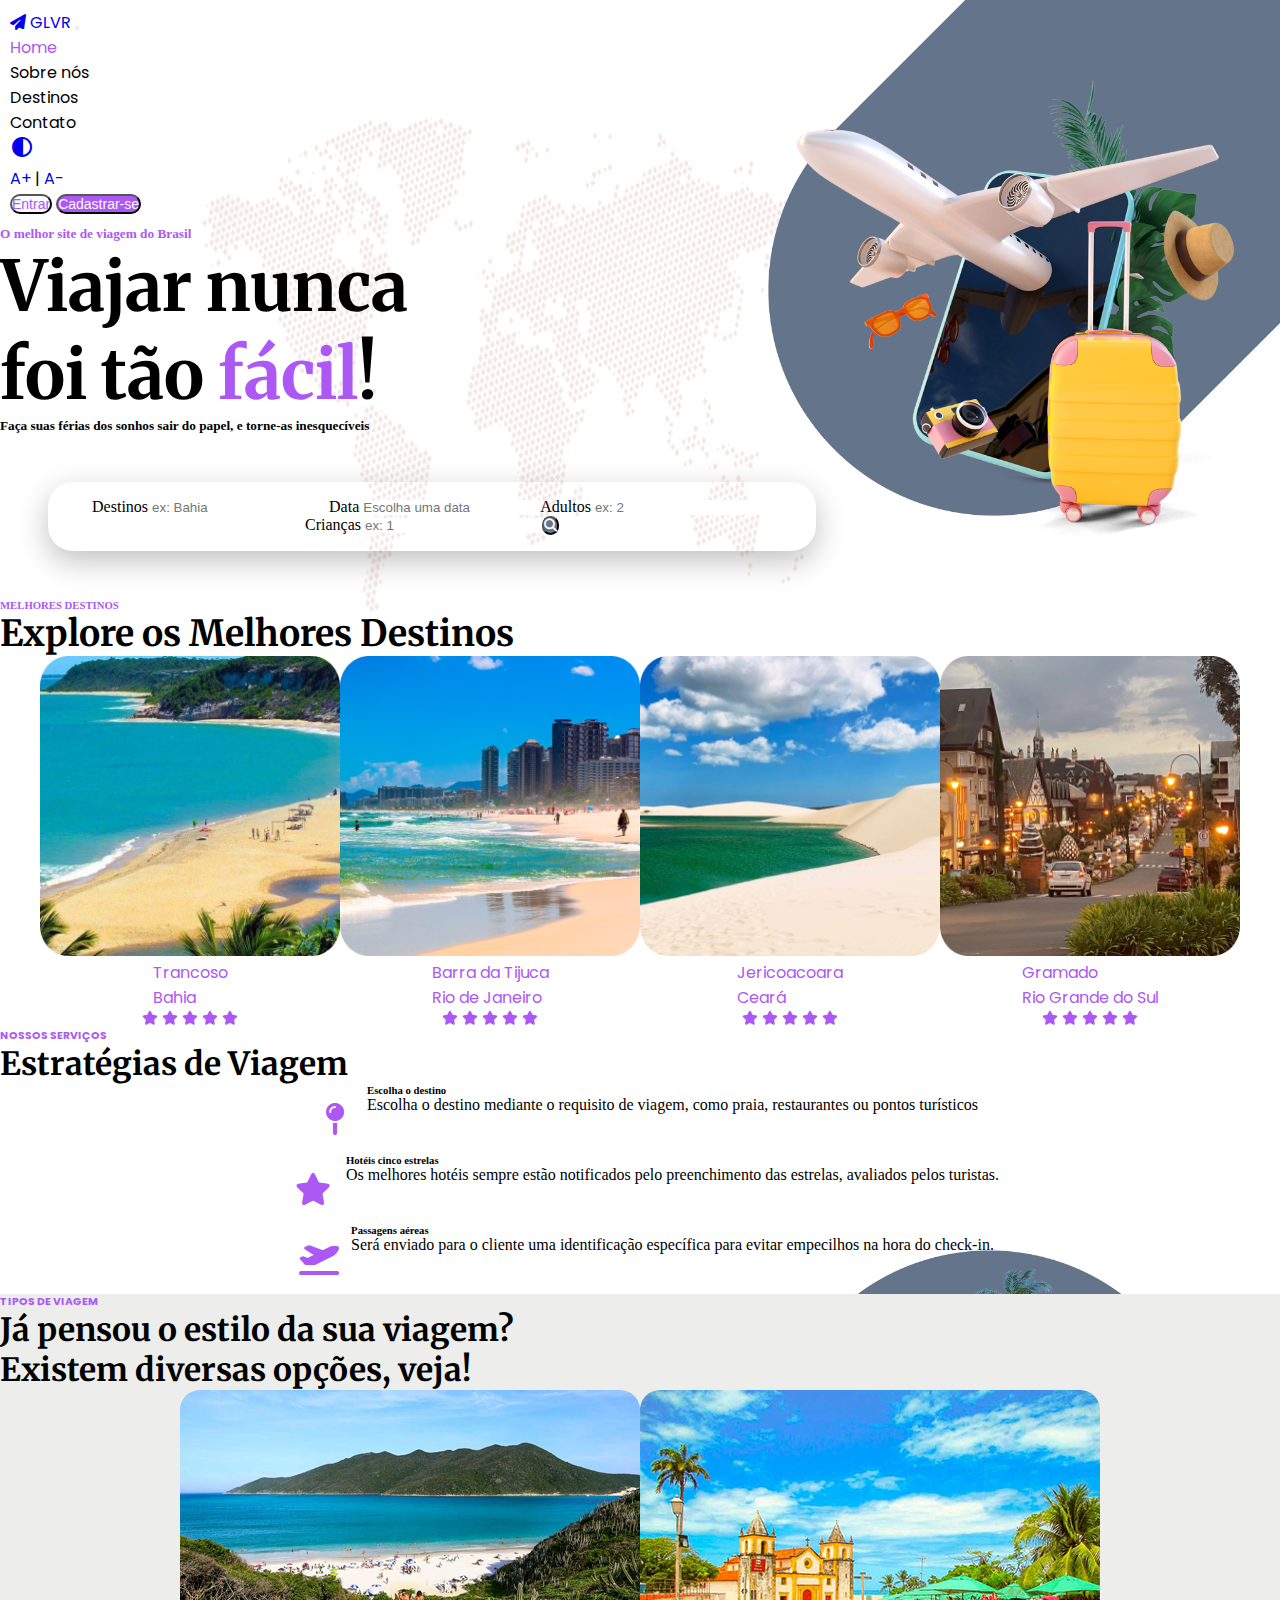
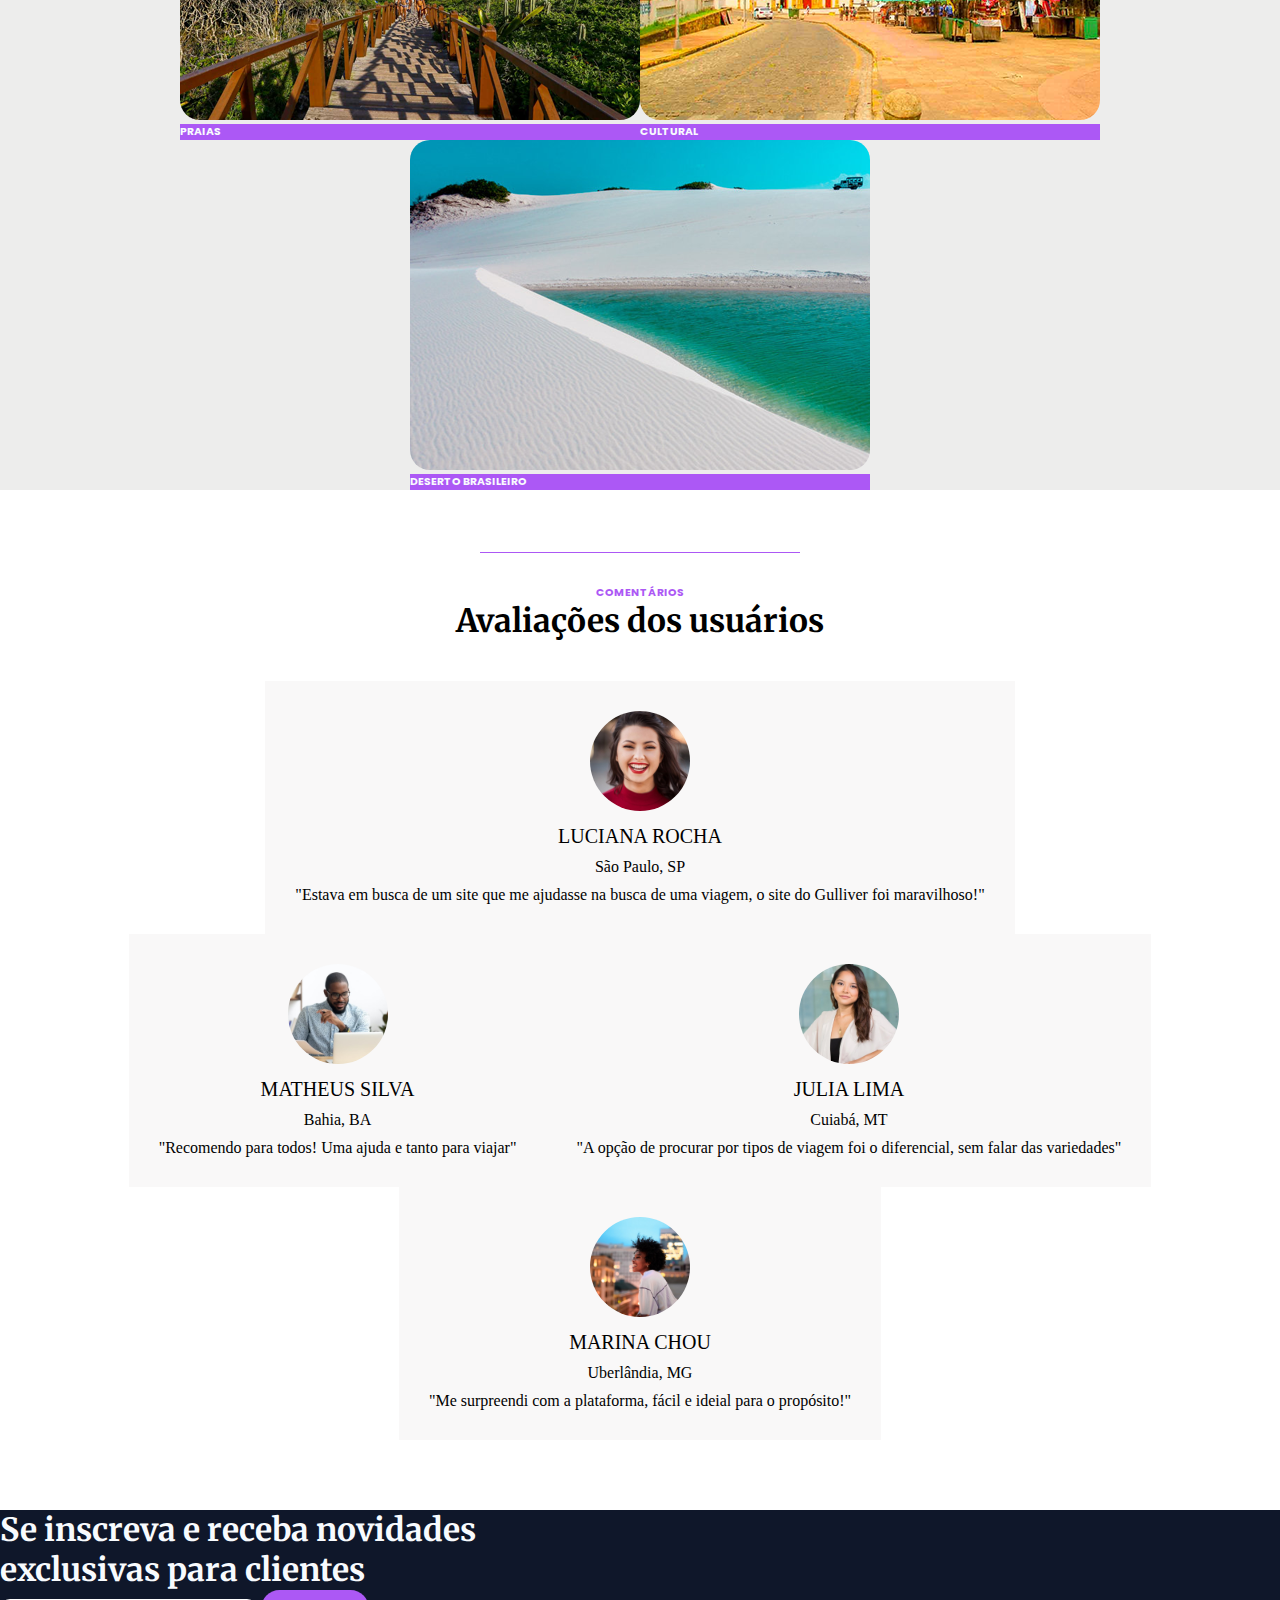
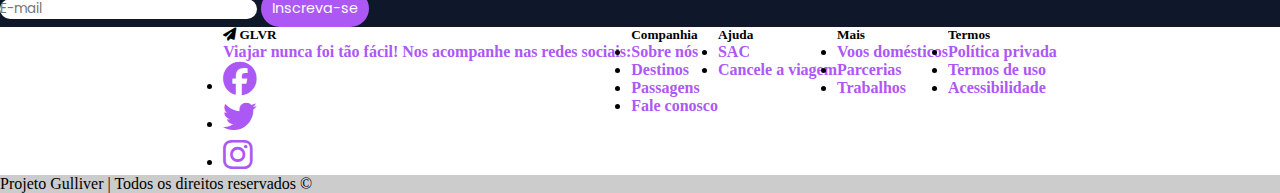
==== commit 8c730c71: "+acessibiilidade" ====
--- a/index.html
+++ b/index.html
@@ -54,14 +54,12 @@
                     <div class="d-flex align-items-center acessibilidade">
                         <div class="font me-1"> 
                         <a class="nav-link" href="#">
-                            <span class="material-symbols-outlined text-black" accesskey="3" onclick="window.toggleContrast()" onkeydown="window.toggleContrast()"><span> contrast</span></a>
-                        </div>
-                        <a class="nav-link" href="#" onclick="increaseFont()"><span class="material-symbols-outlined text-black">
-                                text_increase
-                            </span></a>
-                        <a class="nav-link" href="#"><span class="material-symbols-outlined text-black">
-                                text_decrease
-                            </span></a>
+                            <span class="material-symbols-outlined text-black" accesskey="3" onclick="window.toggleContrast()" onkeydown="window.toggleContrast()">contrast</span></a>
+                        </div>
+                        <div class="d-flex align-items-center acessibilidade">
+                            <div class="font me-4">
+                                <a href="#" class="dyn-font text-black" onclick="increaseFont()">A+</a> | <a href="#" class="dyn-font text-black"
+                                    onclick="decreaseFont()">A-</a>
                         </div>
                 <div class="d-grid gap-2 d-md-flex justify-content-md-end">
                     <button class="btn btn-1 btn-light me-md-2" type="button">Entrar</button>
@@ -78,27 +76,27 @@
         <div class="imagens-slide-1"></div>
         <div class="imagens-slide-2"></div>
         <div class="container p-5 slide-1 pb-2">
-            <h5 class="text-purple">O melhor site de viagem do Brasil</h5>
-            <h1 class="header-titulo py-4">Viajar nunca<br> foi tão <span class="text-purple">fácil</span>!</h1>
-            <h5 class="text-muted">Faça suas férias dos sonhos sair do papel, e torne-as inesquecíveis</h5>
+            <h5 class="text-purple dyn-font">O melhor site de viagem do Brasil</h5>
+            <h1 class="header-titulo py-4 dyn-font">Viajar nunca<br> foi tão <span class="text-purple">fácil</span>!</h1>
+            <h5 class="text-muted dyn-font">Faça suas férias dos sonhos sair do papel, e torne-as inesquecíveis</h5>
         </div>
 
         <div class="container ps-0">
             <div class="barra-pesquisa row bg-light ">
                 <div class="destinos col-md-3 form-group">
-                    <label class="fw-bold" for="destinos">Destinos</label>
+                    <label class="fw-bold dyn-font" for="destinos">Destinos</label>
                     <input class="form-control" type="text" name="destinos" id="destinos" placeholder="ex: Bahia">
                 </div>
                 <div class="data col-md-3 form-group">
-                    <label class="fw-bold" for="data">Data</label>
+                    <label class="fw-bold dyn-font" for="data">Data</label>
                     <input class="form-control" type="text" name="data" id="data" placeholder="Escolha uma data">
                 </div>
                 <div class="adultos col-md-2 form-group">
-                    <label class="fw-bold" for="adultos">Adultos</label>
+                    <label class="fw-bold dyn-font" for="adultos">Adultos</label>
                     <input class="form-control" type="text" name="adultos" id="adultos" placeholder="ex: 2">
                 </div>
                 <div class="crianca col-md-2 form-group">
-                    <label class="fw-bold" for="criancas">Crianças</label>
+                    <label class="fw-bold dyn-font" for="criancas">Crianças</label>
                     <input class="form-control" type="text" name="criancas" id="criancas" placeholder="ex: 1">
                 </div>
                 <div class="col-md-2 d-flex justify-content-end">
@@ -114,9 +112,8 @@
 
     <!-- Slide 2  -->
     <section class="container container-fluid p-5 slide-2">
-        <h6 class="text-uppercase text-purple text-center">MELHORES DESTINOS</h6>
-        <h2 class="header-subtitulo text-center pt-3 pb-5
-        ">Explore os Melhores Destinos</h2>
+        <h6 class="text-uppercase text-purple text-center dyn-font">MELHORES DESTINOS</h6>
+        <h2 class="header-subtitulo text-center pt-3 pb-5 dyn-font">Explore os Melhores Destinos</h2>
         <section class="container">
             <div class="row justify-content-center col-12">
                 <div class="col-lg-3 col-md-6 col-sm-6 h-100">
@@ -128,7 +125,7 @@
                     <div class="card border-0 card-avaliacao shadow mt-3 mb-5">
                         <div class="card-body align-items-start">
                             <a href="destinos/Trancoso/trancoso-bahia.html" class="text-purple">
-                                <p class="card-text text-purple"><span class="fw-bold">Trancoso</span><br>Bahia</p>
+                                <p class="card-text text-purple"><span class="fw-bold dyn-font">Trancoso</span><br>Bahia</p>
                             </a>
                             <div class="row d-flex justify-content-between">
                                 <div class="col-6 text-nowrap">
@@ -152,7 +149,7 @@
                     <div class="card border-0 card-avaliacao shadow mt-3 mb-5">
                         <div class="card-body align-items-start">
                             <a href="destinos/Barra da Tijuca/barra.html" class="text-purple">
-                                <p class="card-text text-purple"><span class="fw-bold">Barra da Tijuca</span><br>Rio de Janeiro</p>
+                                <p class="card-text text-purple"><span class="fw-bold dyn-font">Barra da Tijuca</span><br>Rio de Janeiro</p>
                             </a>
                             <div class="row d-flex justify-content-between">
                                 <div class="col-6 text-nowrap">
@@ -177,7 +174,7 @@
                     <div class="card border-0 card-avaliacao shadow mt-3 mb-5">
                         <div class="card-body align-items-start">
                             <a href="destinos/Jericoacoara/jericoacoara.html" class="text-purple">
-                                <p class="card-text text-purple"><span class="fw-bold">Jericoacoara</span><br>Ceará</p>
+                                <p class="card-text text-purple"><span class="fw-bold dyn-font">Jericoacoara</span><br>Ceará</p>
                             </a>
                             <div class="row d-flex justify-content-between">
                                 <div class="col-6 text-nowrap">
@@ -201,7 +198,7 @@
                     <div class="card border-0 card-avaliacao shadow mt-3 mb-5">
                         <div class="card-body align-items-start">
                             <a href="destinos/Gramado/gramado.html" class="text-purple">
-                                <p class="card-text text-purple"><span class="fw-bold">Gramado</span><br>Rio Grande do Sul</p>
+                                <p class="card-text text-purple"><span class="fw-bold dyn-font">Gramado</span><br>Rio Grande do Sul</p>
                             </a>
                             <div class="row d-flex justify-content-between">
                                 <div class="col-6 text-nowrap">
@@ -223,8 +220,8 @@
     <!-- Slide 3  -->
     <main class="container container-fluid p-5 slide-3">
         <section>
-            <h6 class="text-h6 text-purple">NOSSOS SERVIÇOS</h6>
-            <h1 class="text-h1 my-3">Estratégias de Viagem</h1>
+            <h6 class="text-h6 text-purple dyn-font">NOSSOS SERVIÇOS</h6>
+            <h1 class="text-h1 my-3 dyn-font">Estratégias de Viagem</h1>
             <div class="imagens-slide-3"></div>
             <div class="imagens-slide-4"></div>
             <div class="col-lg-6 col-md-12 col-sm-12 mt-5">
@@ -237,7 +234,7 @@
                         </div>
                     </div>
 
-                    <div class="col-10">
+                    <div class="col-10 dyn-font">
                         <h6>Escolha o destino</h6>
                         <p>Escolha o destino mediante o requisito de viagem, como praia, restaurantes ou pontos
                             turísticos
@@ -251,7 +248,7 @@
                             <i class="fa-solid fa-star" style="font-size: 2rem; color: #AC58F5;"></i>
                         </div>
                     </div>
-                    <div class="col-10">
+                    <div class="col-10 dyn-font">
                         <h6>Hotéis cinco estrelas</h6>
                         <p>Os melhores hotéis sempre estão notificados pelo preenchimento das estrelas, avaliados pelos
                             turistas.</p>
@@ -264,7 +261,7 @@
                             <i class="fa-solid fa-plane-departure" style="font-size: 2rem; color: #AC58F5;"></i>
                         </div>
                     </div>
-                    <div class="col-10">
+                    <div class="col-10 dyn-font">
                         <h6>Passagens aéreas</h6>
                         <p>Será enviado para o cliente uma identificação específica para evitar empecilhos na hora do
                             check-in.
@@ -280,9 +277,9 @@
 
     <section class="container-fluid p-5 slide-4">
         <div>
-            <h6 class="text-h6 text-purple">TIPOS DE VIAGEM</h6>
-            <h1 class="slide-4 text-h1 my-3">Já pensou o estilo da sua viagem?</h1>
-            <h1 class="slide-4 text-h1 pt-2 mb-4">Existem diversas opções, veja!</h1>
+            <h6 class="text-h6 text-purple dyn-font">TIPOS DE VIAGEM</h6>
+            <h1 class="slide-4 text-h1 my-3 dyn-font">Já pensou o estilo da sua viagem?</h1>
+            <h1 class="slide-4 text-h1 pt-2 mb-4 dyn-font">Existem diversas opções, veja!</h1>
         </div>
 
         <div class="row d-flex justify-content-start mt-5 col-12">
@@ -290,7 +287,7 @@
                 <img src="./images/tipos-de-viagem/praia.png" alt="" class="card-img img-fluid tipos-imagens mb-3">
                 <div class="card-img-overlay">
                     <div class="card-title d-flex">
-                        <h6 class="text-h6 px-2 py-1 rounded-pill bg-purple text-white">PRAIAS</h6>
+                        <h6 class="text-h6 px-2 py-1 rounded-pill bg-purple text-white dyn-font">PRAIAS</h6>
                     </div>
                 </div>
             </div>
@@ -299,7 +296,7 @@
                 <img src="./images/tipos-de-viagem/cultural.png" alt="" class="card-img img-fluid tipos-imagens mb-3">
                 <div class="card-img-overlay">
                     <div class="card-title d-flex">
-                        <h6 class="text-h6 px-2 py-1 rounded-pill bg-purple text-white">CULTURAL</h6>
+                        <h6 class="text-h6 px-2 py-1 rounded-pill bg-purple text-white dyn-font">CULTURAL</h6>
                     </div>
                 </div>
             </div>
@@ -308,7 +305,7 @@
                 <img src="./images/tipos-de-viagem/deserto.png" alt="" class="card-img img-fluid tipos-imagens mb-3">
                 <div class="card-img-overlay">
                     <div class="card-title d-flex">
-                        <h6 class="text-h6 px-2 py-1 rounded-pill bg-purple text-white">DESERTO BRASILEIRO</h6>
+                        <h6 class="text-h6 px-2 py-1 rounded-pill bg-purple text-white dyn-font">DESERTO BRASILEIRO</h6>
                     </div>
                 </div>
             </div>
@@ -321,17 +318,17 @@
     <!-- Slide 5  -->
     <section class="slide-5 container">
         <div class="border-linha"></div>
-        <h6 class="text-h6">COMENTÁRIOS</h6>
-        <h1 class="text-h1">Avaliações dos usuários</h1>
+        <h6 class="text-h6 dyn-font">COMENTÁRIOS</h6>
+        <h1 class="text-h1 dyn-font">Avaliações dos usuários</h1>
         <div class="testimonials">
             <div class="container inner">
                 <div class="row col-12">
                     <div class="col-lg-3 col-md-6 col-sm-12 mb-2 ">
                         <div class="testimonial rounded-3 shadow ">
                             <img src="./images/comentarios/comentario1.jpg" alt="Foto usuário">
-                            <div class="nome">Luciana Rocha</div>
-                            <div class="localizacao">São Paulo, SP</div>
-                            <div class="comentario">
+                            <div class="nome dyn-font"><span>Luciana Rocha</span></div>
+                            <div class="localizacao dyn-font"><span>São Paulo, SP</span></div>
+                            <div class="comentario dyn-font">
                                 <p>
                                     "Estava em busca de um site que me ajudasse na busca de uma viagem, o site do
                                     Gulliver foi maravilhoso!"
@@ -343,9 +340,9 @@
                     <div class="col-lg-3 col-md-6 col-sm-12 mb-2 ">
                         <div class="testimonial rounded-3 shadow ">
                             <img src="./images/comentarios/comentario2.jpg" alt="Foto usuário">
-                            <div class="nome">Matheus Silva</div>
-                            <div class="localizacao">Bahia, BA</div>
-                            <div class="comentario">
+                            <div class="nome dyn-font"><span>Matheus Silva</span></div>
+                            <div class="localizacao dyn-font"><span>Bahia, BA</span></div>
+                            <div class="comentario dyn-font">
                                 <p>
                                     "Recomendo para todos! Uma ajuda e tanto para viajar"
                                 </p>
@@ -356,9 +353,9 @@
                     <div class="col-lg-3 col-md-6 col-sm-12 mb-2 ">
                         <div class="testimonial rounded-3 shadow ">
                             <img src="./images/comentarios/comentario3.jpg" alt="Foto usuário">
-                            <div class="nome">Julia Lima</div>
-                            <div class="localizacao">Cuiabá, MT</div>
-                            <div class="comentario">
+                            <div class="nome dyn-font"><span>Julia Lima</span></div>
+                            <div class="localizacao dyn-font"><span>Cuiabá, MT</span></div>
+                            <div class="comentario dyn-font">
                                 <p>
                                     "A opção de procurar por tipos de viagem foi o diferencial, sem falar das
                                     variedades"
@@ -370,9 +367,9 @@
                     <div class="col-lg-3 col-md-6 col-sm-12 mb-2 ">
                         <div class="testimonial rounded-3 shadow ">
                             <img src="./images/comentarios/comentario4.jpg" alt="Foto usuário">
-                            <div class="nome">Marina Chou</div>
-                            <div class="localizacao">Uberlândia, MG</div>
-                            <div class="comentario">
+                            <div class="nome dyn-font"><span>Marina Chou</span></div>
+                            <div class="localizacao dyn-font"><span>Uberlândia, MG</span></div>
+                            <div class="comentario dyn-font">
                                 <p>
                                     "Me surpreendi com a plataforma, fácil e ideial para o propósito!"
                                 </p>
@@ -388,11 +385,11 @@
     <!-- Newsletter -->
     <section
         class="container-fluid d-flex flex-column justify-content-center align-items-center p-5 newsletter mx-auto">
-        <h1 class="newsletter-text text-center text-h1 pt-5">Se inscreva e receba novidades <br>
+        <h1 class="newsletter-text text-center text-h1 pt-5 dyn-font">Se inscreva e receba novidades <br>
             exclusivas para clientes</h1>
         <div class="input-group p-5">
             <input type="email" name="EMAIL" id="email" class="form-control newsletter-input" placeholder="E-mail">
-            <button type="submit" class="newsletter-btn">Inscreva-se</button>
+            <button type="submit" class="newsletter-btn dyn-font">Inscreva-se</button>
         </div>
     </section>
     <!-- Fim Newsletter -->
@@ -405,8 +402,8 @@
                 <div class="row">
 
                     <div class="col-lg-3 col-md-12 col-sm-12 mb-3 mb-md-0">
-                        <h5 class="text-uppercase"><i class="fa-solid fa-paper-plane"></i> GLVR</h5>
-                        <p class="pt-3 footer-links">
+                        <h5 class="text-uppercase"><i class="fa-solid fa-paper-plane dyn-font"></i> GLVR</h5>
+                        <p class="pt-3 footer-links dyn-font">
                             Viajar nunca foi tão fácil! Nos acompanhe nas redes sociais:
                         </p>
                         <div>
@@ -430,65 +427,65 @@
                     </div>
 
                     <div class="col-lg-2 col-md-6 col-sm-6 mb-3 mb-md-0">
-                        <h5 class="footer-titulo">Companhia</h5>
+                        <h5 class="footer-titulo dyn-font">Companhia</h5>
 
                         <ul class="list-unstyled mb-0 pt-3">
                             <li>
-                                <a href="#!" class="footer-links">Sobre nós</a>
-                            </li>
-                            <li>
-                                <a href="#!" class="footer-links">Destinos</a>
-                            </li>
-                            <li>
-                                <a href="#!" class="footer-links">Passagens</a>
-                            </li>
-                            <li>
-                                <a href="#!" class="footer-links">Fale conosco</a>
+                                <a href="#!" class="footer-links dyn-font">Sobre nós</a>
+                            </li>
+                            <li>
+                                <a href="#!" class="footer-links dyn-font">Destinos</a>
+                            </li>
+                            <li>
+                                <a href="#!" class="footer-links dyn-font">Passagens</a>
+                            </li>
+                            <li>
+                                <a href="#!" class="footer-links dyn-font">Fale conosco</a>
                             </li>
                         </ul>
                     </div>
 
                     <div class="col-lg-2 col-md-6 col-sm-6 mb-3 mb-md-0">
-                        <h5 class="footer-titulo">Ajuda</h5>
+                        <h5 class="footer-titulo dyn-font">Ajuda</h5>
 
                         <ul class="list-unstyled pt-3">
                             <li>
-                                <a href="#!" class="footer-links">SAC</a>
-                            </li>
-                            <li>
-                                <a href="#!" class="footer-links">Cancele a viagem</a>
+                                <a href="#!" class="footer-links dyn-font">SAC</a>
+                            </li>
+                            <li>
+                                <a href="#!" class="footer-links dyn-font">Cancele a viagem</a>
                             </li>
                         </ul>
                     </div>
 
                     <div class="col-lg-2 col-md-6 col-sm-6 mb-3 mb-md-0">
-                        <h5 class="footer-titulo">Mais</h5>
+                        <h5 class="footer-titulo dyn-font">Mais</h5>
 
                         <ul class="list-unstyled pt-3">
                             <li>
-                                <a href="#!" class="footer-links">Voos domésticos</a>
-                            </li>
-                            <li>
-                                <a href="#!" class="footer-links">Parcerias</a>
-                            </li>
-                            <li>
-                                <a href="#!" class="footer-links">Trabalhos</a>
+                                <a href="#!" class="footer-links dyn-font">Voos domésticos</a>
+                            </li>
+                            <li>
+                                <a href="#!" class="footer-links dyn-font">Parcerias</a>
+                            </li>
+                            <li>
+                                <a href="#!" class="footer-links dyn-font">Trabalhos</a>
                             </li>
                         </ul>
                     </div>
 
                     <div class="col-lg-2 col-md-6 col-sm-6 mb-3 mb-md-0">
-                        <h5 class="footer-titulo">Termos</h5>
+                        <h5 class="footer-titulo dyn-font">Termos</h5>
 
                         <ul class="list-unstyled pt-3">
                             <li>
-                                <a href="#!" class="footer-links">Política privada</a>
-                            </li>
-                            <li>
-                                <a href="#!" class="footer-links">Termos de uso</a>
-                            </li>
-                            <li>
-                                <a href="#!" class="footer-links">Acessibilidade</a>
+                                <a href="#!" class="footer-links dyn-font">Política privada</a>
+                            </li>
+                            <li>
+                                <a href="#!" class="footer-links dyn-font">Termos de uso</a>
+                            </li>
+                            <li>
+                                <a href="#!" class="footer-links dyn-font">Acessibilidade</a>
                             </li>
                         </ul>
                     </div>
@@ -496,7 +493,7 @@
                 </div>
             </div>
             <!-- Copyright -->
-            <div class="text-center p-3" style="background-color: rgba(0, 0, 0, 0.2);"> Projeto Gulliver | Todos os
+            <div class="text-center p-3 dyn-font" style="background-color: rgba(0, 0, 0, 0.2);"> Projeto Gulliver | Todos os
                 direitos reservados ©
             </div>
             <!-- Copyright -->
--- a/style.css
+++ b/style.css
@@ -20,6 +20,24 @@
 a {
   text-decoration: none;
 }
+
+
+/* CORES EM ALTO CONTRASTE */
+.contrast,
+.contrast nav,
+.contrast div,
+.contrast li,
+.contrast ol,
+.contrast header,
+.contrast footer,
+.contrast section,
+.contrast main,
+.contrast aside,
+.contrast article {
+  background: #000 !important;
+  color: #fff !important;
+}
+
 
 .contrast section {
   border: 1px solid #fff;
@@ -49,6 +67,14 @@
   color: #fff !important;
 }
 
+vw-text-active {
+  color: #f2f2f2 !important;
+}
+
+.vw-text:hover {
+  color: #9b9b9b !important;
+}
+
 /* -- TEXTOS -- */
 
 .text-h1 {
@@ -511,7 +537,7 @@
 }
 
 .imagem-slide-8 {
-  background-image: url(./image/Rectangle_6.png);
+  background-image: url(./images/dicas/Rectangle_6.png);
   background-repeat: no-repeat;
   background-size: cover;
   width: 100%;
@@ -523,7 +549,7 @@
 }
 
 .imagem-slide-8b {
-  background-image: url(./image/Schedule.png);
+  background-image: url(./images/dicas/Schedule.png);
   background-repeat: no-repeat;
   background-size: contain;
   width: 60%;
